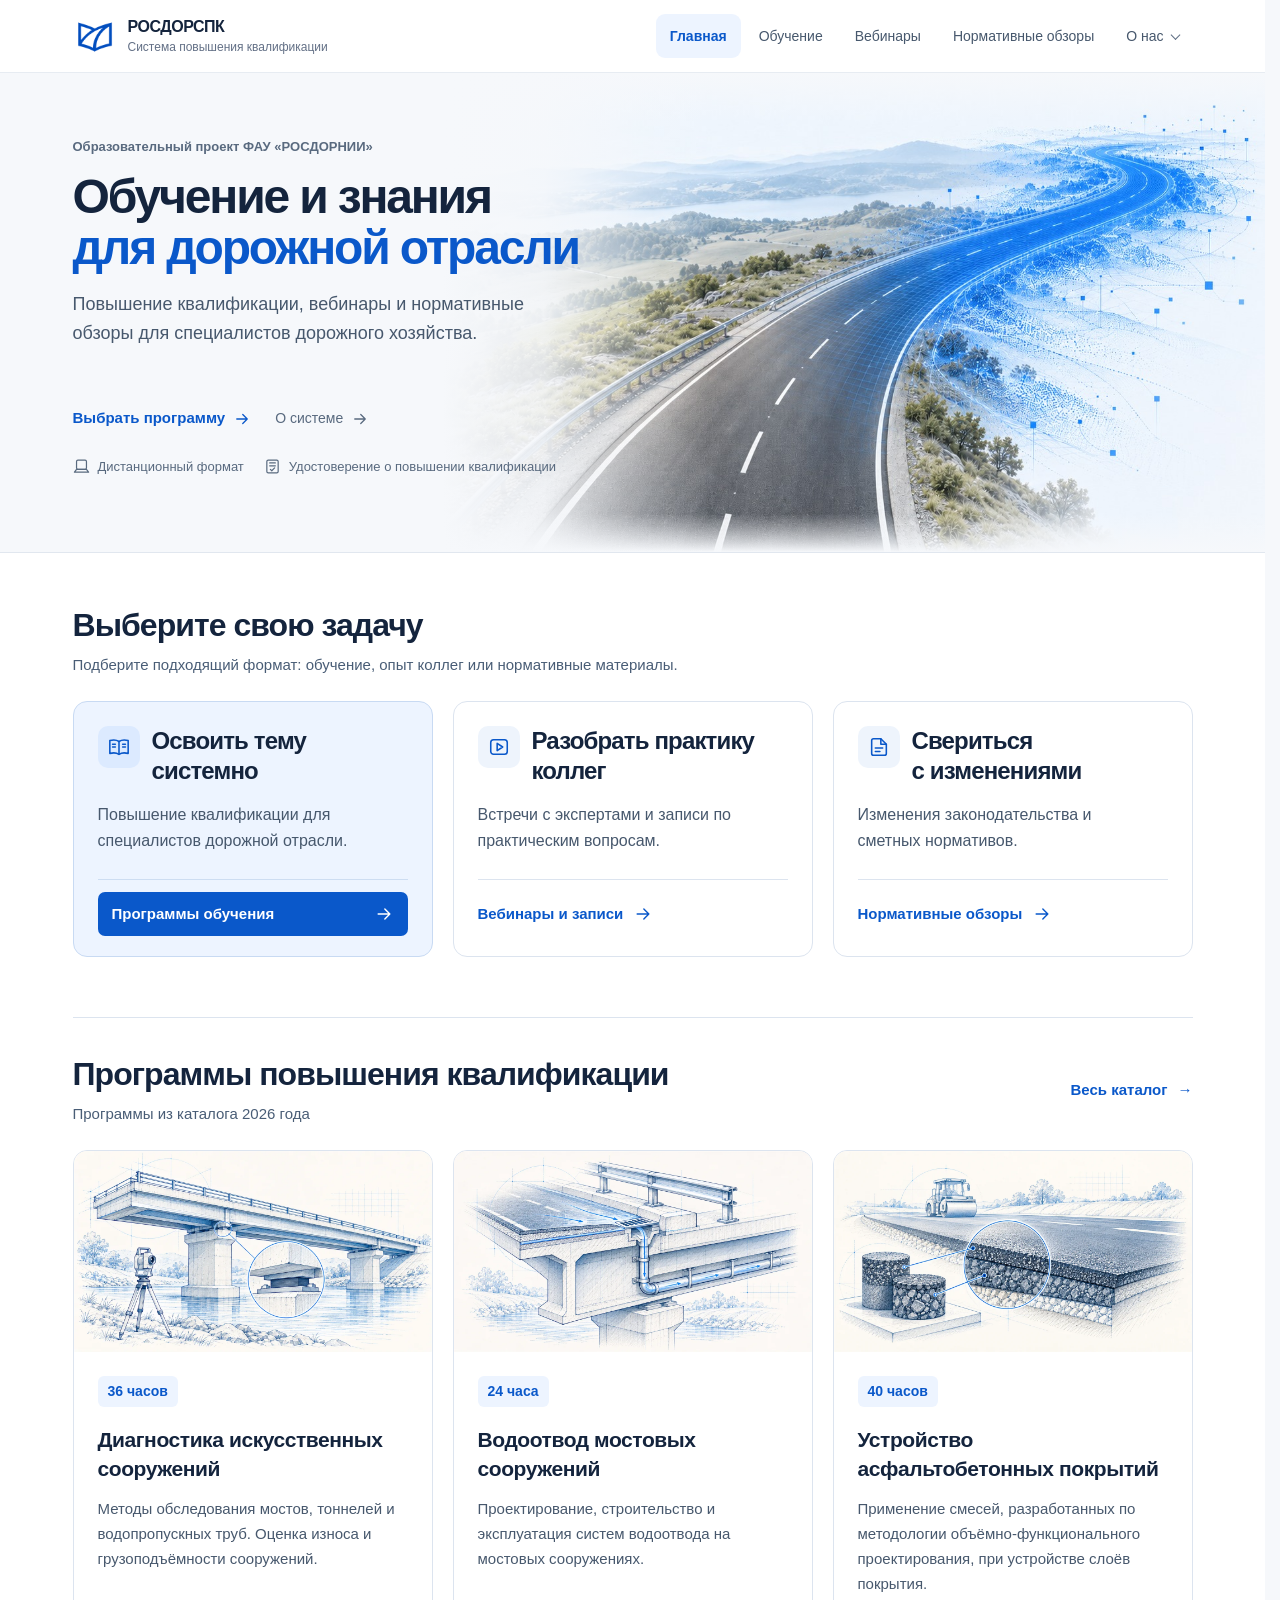
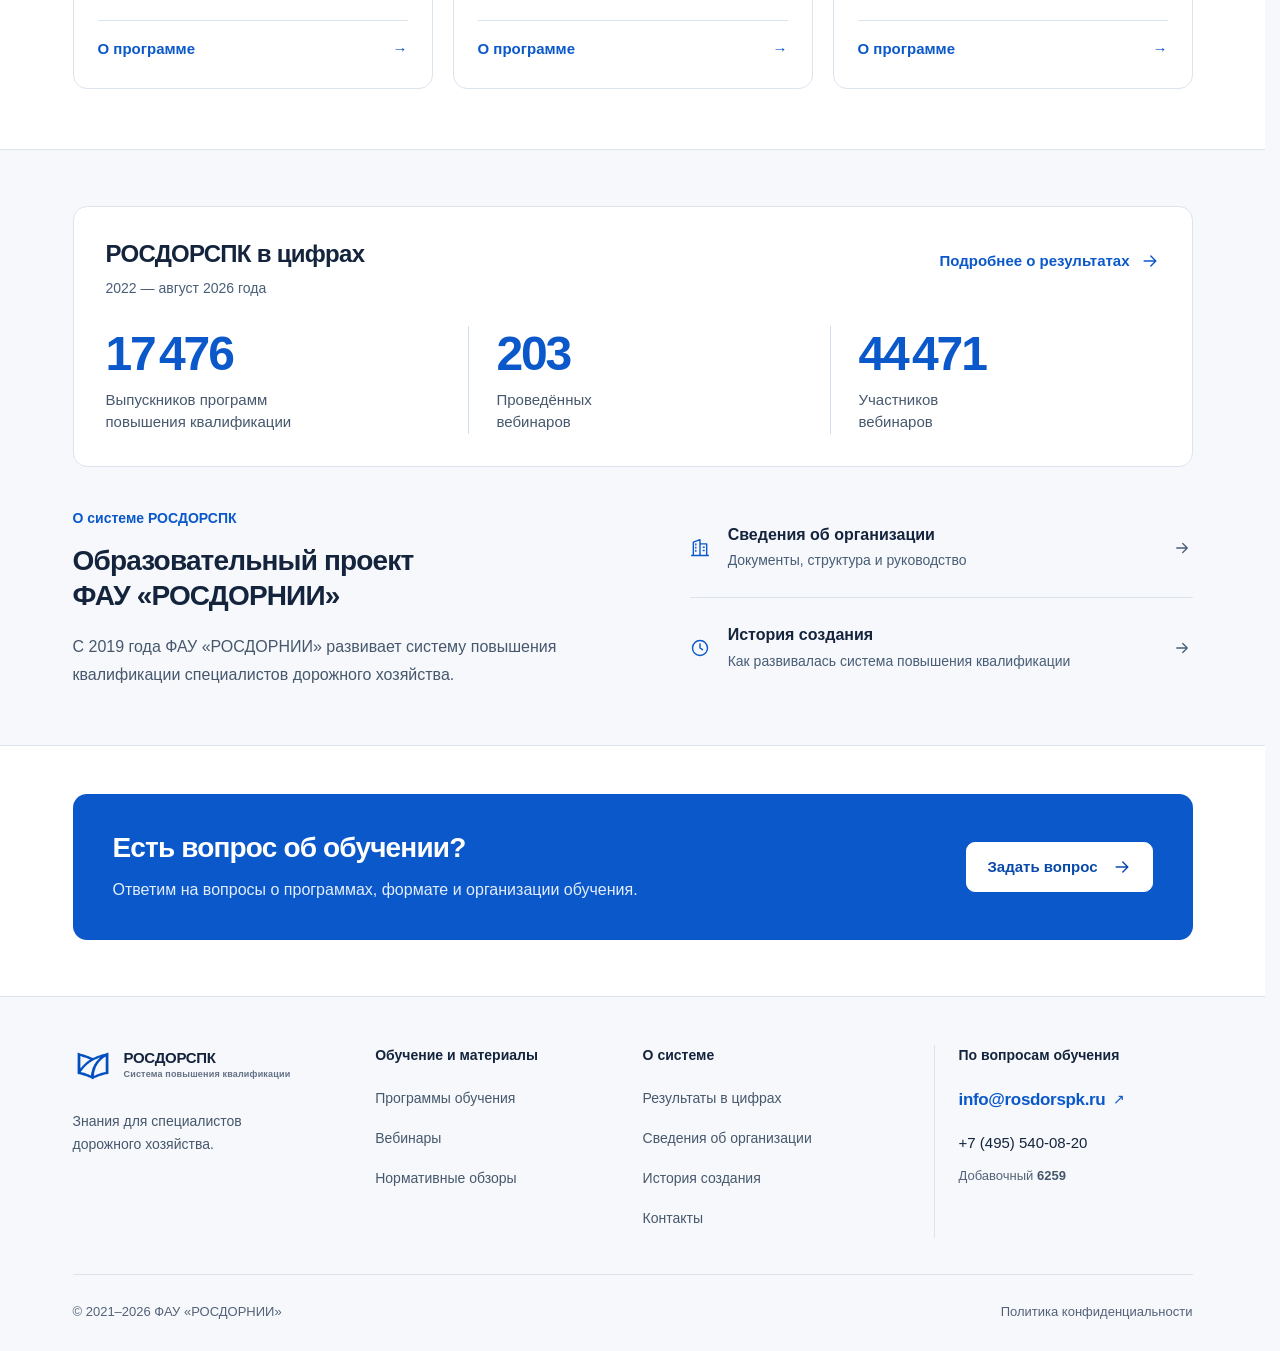
==== index.html @ edf62409 "Add files via upload" ====
<!DOCTYPE html>
<html lang="ru">
<head>
<meta charset="utf-8">
<meta name="viewport" content="width=device-width, initial-scale=1">
<title>РОСДОРСПК — обучение для дорожной отрасли</title>
<meta name="description" content="Система повышения квалификации РОСДОРСПК: программы обучения, открытые вебинары и нормативные обзоры для специалистов дорожного хозяйства. ФАУ «РОСДОРНИИ».">
<link rel="stylesheet" href="site-chrome.css">
<style>
.home-page {
  --home-ink: #14243d;
  --home-text: #47586d;
  --home-muted: #495d76;
  --home-blue: #0a58ca;
  --home-blue-hover: #0849a9;
  --home-line: #dce4ef;
  margin: 0;
  background: #fff;
  color: var(--home-ink);
  font-family: Inter, -apple-system, BlinkMacSystemFont, "Segoe UI", Arial, sans-serif;
  font-size: 16px;
  line-height: 1.6;
  -webkit-font-smoothing: antialiased;
}
.home-page, .home-page *, .home-page *::before, .home-page *::after { box-sizing: border-box; }
.home-page :is(h1,h2,h3,p,ul,dl,dd) { margin: 0; }
.home-page a { color: inherit; text-decoration: none; }
.home-page svg { width: 20px; height: 20px; flex: 0 0 auto; }
.home-page :is(a,button):focus-visible { outline: 3px solid #79adf1; outline-offset: 4px; }
.home-shell { width: min(1120px, calc(100% - 40px)); margin-inline: auto; }
.home-skip { position: fixed; top: -100px; left: 16px; z-index: 1000; padding: 10px 16px; border-radius: 8px; background: #0a58ca; color: #fff; font: 14px/1.5 Arial,sans-serif; }
.home-skip:focus { top: 12px; }






.home-programs { padding: 0 0 60px; }
.home-programs__header { display: flex; align-items: center; justify-content: space-between; gap: 20px; margin-bottom: 24px; padding-top: 36px; border-top: 1px solid var(--home-line); }
.home-programs__header .home-section-heading { margin-bottom: 0; }
.home-programs__header > a { flex-shrink: 0; }
.home-program-grid { display: grid; grid-template-columns: repeat(3,minmax(0,1fr)); gap: 20px; }
.home-program { display: flex; min-width: 0; flex-direction: column; padding: 0; overflow: hidden; border: 1px solid var(--home-line); border-radius: 14px; background: #fff; transition: border-color .18s ease,box-shadow .18s ease; }
.home-program:hover { border-color: #98b9e5; box-shadow: 0 8px 24px rgb(20 36 61 / 6%); }
.home-program__media { display: block; flex: 0 0 auto; width: 100%; aspect-ratio: 16 / 9; overflow: hidden; background: #faf8f3; }
.home-program__media img { display: block; width: 100%; height: 100%; object-fit: cover; }
.home-program__content { display: flex; flex: 1; min-width: 0; flex-direction: column; padding: 24px; }
.home-program__meta { display: flex; gap: 8px; align-items: center; flex-wrap: wrap; color: var(--home-muted); font-size: 14px; }
.home-program__hours { padding: 4px 10px; border-radius: 6px; background: #edf4ff; color: var(--home-blue); font-weight: 600; }
.home-program h3 { margin-top: 18px; font-size: 21px; line-height: 1.4; letter-spacing: -.02em; font-weight: 650; }
.home-program__description { margin: 14px 0 24px !important; color: var(--home-text); font-size: 15px; line-height: 1.65; }
.home-program .home-text-link { justify-content: space-between; width: 100%; margin-top: auto; padding-top: 12px; border-top: 1px solid var(--home-line); }
.home-program:hover .home-text-link { text-decoration: underline; text-underline-offset: 4px; }




.home-page .home-button { display: inline-flex; min-height: 50px; align-items: center; justify-content: center; gap: 14px; padding: 12px 20px; border: 1px solid #d2ddea; border-radius: 9px; background: #fff; color: var(--home-ink); font-size: 15px; font-weight: 600; line-height: 1.5; transition: background-color .18s ease,border-color .18s ease,box-shadow .18s ease; }
.home-page .home-button--primary { border-color: var(--home-blue); background: var(--home-blue); color: #fff; box-shadow: 0 4px 10px rgb(10 88 202 / 12%); }
.home-page .home-button:hover { border-color: #a9bdd8; background: #edf3fb; }
.home-page .home-button--primary:hover { border-color: var(--home-blue-hover); background: var(--home-blue-hover); box-shadow: 0 6px 16px rgb(10 88 202 / 18%); }








.home-formats { padding: 52px 0 60px; }
.home-section-heading { display: flex; align-items: flex-start; flex-direction: column; gap: 8px; margin-bottom: 24px; }
.home-page h2 { font-size: 32px; font-weight: 650; line-height: 1.25; letter-spacing: -.03em; text-wrap: balance; }
.home-section-heading > p { max-width: 620px; color: var(--home-muted); font-size: 15px; text-wrap: pretty; }
.home-format-grid { display: grid; grid-template-columns: repeat(3,minmax(0,1fr)); gap: 20px; }
.home-format { display: flex; min-width: 0; flex-direction: column; padding: 24px 24px 20px; border: 1px solid var(--home-line); border-radius: 14px; background: #fff; transition: border-color .18s ease,box-shadow .18s ease; }
.home-format:hover, .home-format:focus-within { border-color: #b4c8e2; box-shadow: 0 8px 24px rgb(20 36 61 / 6%); }
.home-page .home-format:focus-visible { border-color: var(--home-blue); outline: 3px solid var(--home-blue); outline-offset: 4px; }
.home-page .home-format:is(:hover,:focus-visible) .home-text-link { color: var(--home-blue-hover); text-decoration: underline; text-underline-offset: 4px; }
.home-format__heading { display: flex; align-items: flex-start; gap: 12px; min-height: 60px; }
.home-format__icon { display: flex; width: 42px; height: 42px; flex: 0 0 42px; align-items: center; justify-content: center; border-radius: 10px; background: #eef4fc; color: var(--home-blue); }
.home-format__icon svg { width: 22px; height: 22px; }
.home-format h3 { min-width: 0; font-size: 24px; font-weight: 650; line-height: 1.25; letter-spacing: -.035em; }
.home-format__description { margin: 16px 0 24px !important; color: var(--home-text); font-size: 16px; line-height: 1.65; text-wrap: pretty; }
.home-format__links { display: grid; grid-template-columns: minmax(0,1fr) auto; justify-items: start; align-items: center; gap: 12px; margin-top: auto; padding-top: 12px; border-top: 1px solid var(--home-line); }
.home-format__links > :only-child { grid-column: 1 / -1; }
.home-page .home-text-link { display: inline-flex; min-height: 44px; align-items: center; gap: 10px; color: var(--home-blue); font-size: 15px; font-weight: 600; line-height: 1.5; transition: color .18s ease; }
.home-page .home-text-link:hover { color: var(--home-blue-hover); text-decoration: underline; text-underline-offset: 4px; }
.home-format--education { border-color: #c8daf3; background: #edf4ff; }
.home-format--education:hover, .home-format--education:focus-within { border-color: #98b9e5; box-shadow: 0 8px 24px rgb(10 88 202 / 8%); }
.home-format--education .home-format__icon { background: #dceaff; }
.home-format--education .home-format__links { border-color: #cdddf2; }
.home-page .home-format__cta { min-height: 44px; justify-content: space-between; width: 100%; padding: 10px 14px; border-radius: 7px; background: var(--home-blue); color: #fff; }
.home-page .home-format__cta:hover { background: var(--home-blue-hover); color: #fff; text-decoration: none; }
.home-page .home-format--education:is(:hover,:focus-visible) .home-format__cta { background: var(--home-blue-hover); color: #fff; text-decoration: none; }
.home-about { padding: 56px 0; border-top: 1px solid var(--home-line); border-bottom: 1px solid var(--home-line); background: #f6f8fc; }
.home-about__layout { display: grid; grid-template-columns: 1.1fr 1fr; align-items: start; gap: 40px 64px; }
.home-page .home-about__intro h2 { font-size: 28px; }
.home-about__eyebrow { margin-bottom: 14px !important; color: var(--home-blue); font-size: 14px; font-weight: 600; }
.home-about__description { max-width: 500px; margin-top: 20px !important; color: var(--home-text); font-size: 16px; line-height: 1.75; }
.home-about__links { display: grid; min-width: 0; align-self: center; }
.home-about__link { display: grid; grid-template-columns: 24px minmax(0,1fr) 20px; align-items: center; gap: 14px; min-height: 84px; padding: 16px 0; border-bottom: 1px solid var(--home-line); transition: color .18s ease; }
.home-about__link:first-child { padding-top: 0; }
.home-about__link:last-child { padding-bottom: 0; border-bottom: 0; }
.home-about__link > svg:first-child { color: var(--home-blue); }
.home-about__link > svg:last-child { width: 18px; height: 18px; color: var(--home-muted); }
.home-about__link strong { display: block; font-size: 16px; font-weight: 600; line-height: 1.4; }
.home-about__link small { display: block; margin-top: 4px; color: var(--home-muted); font-size: 14px; line-height: 1.5; }
.home-page .home-about__link:hover { color: var(--home-blue); }
.home-impact { display: grid; grid-column: 1 / -1; grid-template-columns: minmax(0,1fr) auto; gap: 0 24px; padding: 32px; border: 1px solid var(--home-line); border-radius: 14px; background: #fff; }
.home-impact__heading { display: flex; grid-column: 1; grid-row: 1; flex-direction: column; align-items: flex-start; gap: 8px; }
.home-page .home-impact__heading h2 { font-size: 24px; font-weight: 650; line-height: 1.25; }
.home-impact__heading p { color: var(--home-muted); font-size: 14px; }
.home-page .home-impact__more { display: inline-flex; grid-column: 2; grid-row: 1; align-self: start; justify-self: end; align-items: center; gap: 10px; min-height: 44px; padding: 8px 0; color: var(--home-blue); font-size: 15px; font-weight: 600; line-height: 1.5; }
.home-page .home-impact__more:hover { color: var(--home-blue-hover); text-decoration: underline; text-underline-offset: 4px; }
.home-impact__grid { display: grid; grid-column: 1 / -1; grid-row: 2; grid-template-columns: repeat(3,minmax(0,1fr)); gap: 32px; margin-top: 26px !important; }
.home-impact__grid > div { display: flex; flex-direction: column; align-items: flex-start; padding-left: 28px; border-left: 1px solid #d3deec; }
.home-impact__grid > div:first-child { padding-left: 0; border-left: 0; }
.home-impact dt { color: var(--home-text); font-size: 15px; line-height: 1.5; }
.home-impact dd { order: -1; margin-bottom: 8px; color: var(--home-blue); font-size: 48px; font-weight: 700; line-height: 1.15; letter-spacing: -.045em; font-variant-numeric: tabular-nums; }
.home-contact { padding: 48px 0 56px; }
.home-contact__inner { position: relative; overflow: hidden; display: flex; justify-content: space-between; align-items: center; gap: 24px 40px; padding: 36px 40px; border-radius: 14px; background: #0a58ca; color: #fff; }
.home-contact__inner > div { max-width: 670px; }
.home-contact h2 { font-size: 28px; }
.home-contact p { margin-top: 12px; color: #e3eeff; font-size: 16px; line-height: 1.65; }
.home-contact .home-button { flex: 0 0 auto; border-color: #fff; color: #0849a9; }
/* Improve footer readability only on the home page. */
.home-site > .edu2-chrome-footer h2 { font-size: 14px; }
.home-site > .edu2-chrome-footer .edu2-chrome-footer__column a { min-height: 38px; font-size: 14px; color: #47586d; }
.home-site > .edu2-chrome-footer .edu2-chrome-footer__column a:hover { color: #0a58ca; }
.home-site > .edu2-chrome-footer .edu2-chrome-footer__contact p,
.home-site > .edu2-chrome-footer .edu2-chrome-footer__bottom { color: #536278; font-size: 13px; }
@media(max-width:1080px) {
  
  .home-format-grid { gap: 16px; }
  .home-format { padding: 24px 20px 18px; }
  .home-format h3 { font-size: 22px; }
  .home-about__layout { gap: 32px; }
  .home-contact__inner { padding: 32px; }
}

@media(max-width:800px) {
  .home-program-grid { grid-template-columns: minmax(0,1fr); }
  .home-programs__header { align-items: flex-start; flex-direction: column; gap: 12px; }
  
  .home-format-grid { grid-template-columns: minmax(0,1fr); }
  .home-format { padding: 24px; }
  .home-format__heading { min-height: 48px; }
  .home-format h3 { font-size: 24px; }
  .home-format__description { margin: 16px 0 24px !important; }
  .home-format__links { display: flex; align-items: center; justify-content: space-between; flex-wrap: wrap; gap: 4px 20px; }
  .home-page .home-format__cta { width: auto; gap: 24px; }
  .home-about__layout { grid-template-columns: minmax(0,1fr); gap: 28px; }
  .home-about__description { max-width: 650px; }
  .home-impact { grid-template-columns: minmax(0,1fr); }
  .home-page .home-impact__more { grid-column: 1; grid-row: 3; justify-self: start; width: 100%; margin-top: 20px; padding: 16px 0 0; border-top: 1px solid var(--home-line); }
  .home-impact__grid { gap: 20px; }
  .home-impact__grid > div { padding-left: 20px; }
  .home-impact dd { font-size: 40px; }
  .home-impact dt { font-size: 14px; }
  .home-section-heading { align-items: flex-start; flex-direction: column; gap: 8px; }
  .home-section-heading > p { max-width: none; }
  .home-contact__inner { align-items: flex-start; flex-direction: column; gap: 24px; }
}
@media(max-width:560px) {
  .home-programs { padding-bottom: 40px; }
  .home-programs__header { padding-top: 28px; margin-bottom: 12px; }
  .home-program__content { padding: 22px; }
  .home-shell { width: calc(100% - 36px); }
  
  
  
  
  
  .home-page .home-button { padding-inline: 16px; font-size: 14px; }
  
  .home-formats { padding: 36px 0 40px; }
  .home-page h2 { font-size: 27px; text-wrap: initial; }
  .home-section-heading { margin-bottom: 22px; }
  .home-format { padding: 20px; }
  .home-format__heading { min-height: 40px; }
  .home-format__description { margin: 12px 0 16px !important; line-height: 1.6; }
  .home-format__icon { width: 40px; height: 40px; flex-basis: 40px; }
  .home-format h3 { font-size: 22px; }
  .home-format__links { align-items: center; flex-direction: row; gap: 8px 16px; padding-top: 8px; }
  .home-page .home-format__cta { width: 100%; }
  .home-about { padding: 36px 0; }
  .home-page .home-about__intro h2 { font-size: 26px; }
  .home-about__description { margin-top: 16px !important; }
  .home-about__link { gap: 12px; }
  .home-impact { padding: 24px 20px; }
  .home-impact__grid { grid-template-columns: minmax(0,1fr); gap: 0; margin-top: 12px !important; }
  .home-impact__grid > div { display: grid; grid-template-columns: minmax(0,1fr) auto; align-items: center; gap: 16px; padding: 20px 0; border-left: 0; border-bottom: 1px solid #d3deec; }
  .home-impact__grid > div:last-child { padding-bottom: 0; border-bottom: 0; }
  .home-impact dd { order: initial; margin: 0; font-size: clamp(30px,8vw,38px); white-space: nowrap; }
  .home-impact dt { font-size: 14px; }
  .home-contact { padding: 32px 0 40px; }
  .home-contact__inner { padding: 28px 24px; }
  .home-contact .home-button { width: 100%; }
  .home-contact h2 { font-size: 26px; }
  .home-contact p { font-size: 15px; }
  .home-site > .edu2-chrome-footer .edu2-chrome-footer__column a { min-height: 44px; }
}
@media(max-width:360px) {
  
  
  .home-format { padding: 20px 18px; }
  .home-format h3 { font-size: 21px; }
  .home-impact__grid > div { gap: 10px; }
  .home-impact dt { font-size: 13px; }
  .home-contact__inner { padding: 26px 20px; }
}
@media(prefers-reduced-motion:reduce) {
  .home-page *, .home-page *::before, .home-page *::after { transition: none !important; animation: none !important; }
}

/* Shared panoramic intro: keep this block identical on all five pages. */
.panorama {
  --panorama-bg: #f6f8fb;
  --panorama-ink: #14243d;
  --panorama-text: #47586d;
  --panorama-muted: #596a7f;
  --panorama-blue: #0a58ca;
  --panorama-image-position: 100% 15%;
  position: relative;
  isolation: isolate;
  display: grid;
  align-items: start;
  min-height: 480px;
  padding: 64px 0 32px;
  overflow: hidden;
  border-bottom: 1px solid #e1e7ef;
  background: var(--panorama-bg);
  color: var(--panorama-ink);
  font: 16px/1.6 Inter, -apple-system, BlinkMacSystemFont, "Segoe UI", Arial, sans-serif;
  scroll-margin-top: 76px;
}
.panorama, .panorama *, .panorama::before, .panorama::after,
.panorama *::before, .panorama *::after { box-sizing: border-box; }
.panorama::after {
  position: absolute;
  z-index: 1;
  inset: 0;
  background: linear-gradient(90deg,var(--panorama-bg) 0%,var(--panorama-bg) 35%,rgba(246,248,251,.9) 43%,transparent 56%);
  pointer-events: none;
  content: "";
}
.panorama .panorama__layout {
  position: relative;
  z-index: 2;
  display: block;
  width: min(1120px,calc(100% - 40px));
  margin: 0 auto;
}
.panorama .panorama__content { width: min(560px,52%); min-width: 0; margin: 0; padding: 0; }
.panorama .panorama__eyebrow { margin: 0 0 14px; color: var(--panorama-muted); font-size: 13px; font-weight: 550; line-height: 1.5; }
.panorama .panorama__title { max-width: none; margin: 0; color: var(--panorama-ink); font-size: clamp(40px,4vw,48px); font-weight: 650; line-height: 1.08; letter-spacing: -.045em; text-wrap: initial; }
.panorama .panorama__title :is(span,em) { color: var(--panorama-blue); font-style: normal; }
/* Reserve three description lines on desktop to align the primary links. */
.panorama .panorama__lead { max-width: 460px; min-height: 4.8em; margin: 16px 0 0; color: var(--panorama-text); font-size: 18px; line-height: 1.6; }
.panorama .panorama__actions { display: flex; align-items: center; flex-wrap: wrap; gap: 8px 24px; margin: 20px 0 0; }
.panorama .panorama__link { display: inline-flex; flex: 0 0 auto; align-items: center; gap: 8px; min-height: 44px; margin: 0; padding: 4px 0; color: var(--panorama-blue); font-size: 15px; font-weight: 600; line-height: 1.5; text-decoration: none; }
.panorama .panorama__link--secondary { color: var(--panorama-muted); font-size: 14px; font-weight: 500; }
.panorama .panorama__link:hover { color: #0849a9; text-decoration: underline; text-underline-offset: 4px; }
.panorama .panorama__link:focus-visible { border-radius: 4px; outline: 3px solid #79adf1; outline-offset: 4px; }
.panorama .panorama__link > :is(span,svg) { flex: 0 0 auto; width: 18px; height: 18px; font-size: 18px; line-height: 1; }
.panorama .panorama__facts { display: flex; flex-wrap: wrap; gap: 8px 20px; margin: 16px 0 0; padding: 0; list-style: none; color: var(--panorama-muted); font-size: 13px; line-height: 1.5; }
.panorama .panorama__facts li { display: inline-flex; align-items: flex-start; gap: 8px; }
.panorama .panorama__facts svg { flex: 0 0 auto; width: 17px; height: 17px; margin-top: 1px; }
.panorama .panorama__stats { display: grid; grid-template-columns: repeat(3,max-content); gap: 24px; min-height: 56px; max-width: 100%; margin: 16px 0 0; }
.panorama .panorama__stats .stat-card { display: flex; flex-direction: column; align-items: flex-start; gap: 4px; min-width: 0; }
.panorama .panorama__stats .stat-number { color: var(--panorama-ink); font-size: 28px; font-weight: 650; line-height: 1.15; letter-spacing: -.035em; font-variant-numeric: tabular-nums; }
.panorama .panorama__stats .stat-label { color: var(--panorama-muted); font-size: 13px; line-height: 1.5; white-space: nowrap; }
.panorama .panorama__stats.is-loading .stat-card { gap: 4px; }
.panorama .panorama__visual { position: absolute; z-index: 0; inset: 0 0 0 auto; width: 100%; margin: 0; overflow: hidden; }
.panorama .panorama__visual img { display: block; width: 100%; height: 100%; object-fit: cover; object-position: var(--panorama-image-position); }
.panorama .panorama__visual::after { position: absolute; inset: 0; background: linear-gradient(180deg,var(--panorama-bg),transparent 10%,transparent 92%,var(--panorama-bg)); pointer-events: none; content: ""; }
/* Only the crop of each existing illustration differs. */
.panorama--education { --panorama-image-position: 100% 65%; }
@media (max-width:960px) {
  .panorama { display: block; min-height: 0; padding: 32px 0 0; }
  .panorama::after { display: none; }
  .panorama .panorama__layout { width: calc(100% - 36px); }
  .panorama .panorama__content { width: 100%; max-width: 650px; }
  .panorama .panorama__lead { min-height: 0; }
  .panorama .panorama__title { font-size: 44px; }
  .panorama .panorama__visual { position: relative; inset: auto; width: 100%; height: clamp(240px,38vw,340px); margin-top: 20px; }
}
@media (max-width:620px) {
  .panorama { padding-top: 20px; }
  .panorama .panorama__layout { width: calc(100% - 28px); }
  .panorama .panorama__eyebrow { margin-bottom: 10px; }
  .panorama .panorama__title { font-size: clamp(30px,8vw,36px); line-height: 1.08; letter-spacing: -.04em; }
  .panorama .panorama__lead { margin-top: 12px; font-size: 17px; line-height: 1.5; }
  .panorama .panorama__actions { gap: 0 20px; margin-top: 8px; }
  .panorama .panorama__visual { height: clamp(176px,50vw,220px); margin-top: -8px; }
  .panorama .panorama__facts { flex-direction: column; gap: 8px; margin-top: 12px; }
  .panorama .panorama__stats { grid-template-columns: repeat(3,minmax(0,1fr)); gap: 12px; min-height: 50px; margin-top: 12px; }
  .panorama .panorama__stats .stat-number { font-size: 24px; }
}
@media (max-width:360px) {
  .panorama .panorama__actions { gap: 0 16px; }
  .panorama .panorama__link { font-size: 14px; }
  .panorama .panorama__link--secondary { font-size: 13px; }
}
/* End shared panoramic intro. */
</style>
<link rel="icon" type="image/x-icon" sizes="16x16 32x32 48x48 256x256" href="assets/brand/favicon-v4.ico">
<link rel="icon" type="image/png" sizes="32x32" href="assets/brand/favicon-v4-32.png">
</head>
<body class="home-site">
<a class="home-skip" href="#home-main">Перейти к содержимому</a>
<header class="edu2-chrome edu2-chrome-header">
    <div class="edu2-chrome-container edu2-chrome-header__inner">
      <a class="edu2-chrome-brand" href="index.html" aria-label="РОСДОРСПК — главная">
        <span class="edu2-chrome-brand__mark" aria-hidden="true"><img src="assets/brand/rosdorspk-mark-v4.png" width="256" height="256" alt="" decoding="async"></span>
        <span class="edu2-chrome-brand__text"><strong>РОСДОРСПК</strong><small>Система повышения квалификации</small></span>
      </a>
      <nav class="edu2-chrome-nav" aria-label="Основная навигация">
        <a class="is-active" href="index.html" aria-current="page">Главная</a>
        <a href="education.html">Обучение</a>
        <a href="webinars.html">Вебинары</a>
        <a href="regulations.html">Нормативные обзоры</a>
      <div class="edu2-chrome-about" data-edu2-chrome-about>
        <button class="edu2-chrome-about__trigger" type="button" aria-controls="edu2-chrome-about-menu" aria-expanded="false" data-edu2-chrome-about-trigger>О&nbsp;нас <span class="edu2-chrome-about__chevron" aria-hidden="true">⌄</span>
        </button>
        <div class="edu2-chrome-about__menu" id="edu2-chrome-about-menu" aria-hidden="true" inert data-edu2-chrome-about-menu>
          <p class="edu2-chrome-about__heading">О системе РОСДОРСПК</p>
          <a class="edu2-chrome-about__item" data-about-icon="results" href="results.html"><strong>Результаты в цифрах</strong><small>Масштаб, география и аудитория</small></a>
          <a class="edu2-chrome-about__item" data-about-icon="organization" href="organization.html"><strong>Сведения об организации</strong><small>Документы, структура и руководство</small></a>
          <a class="edu2-chrome-about__item" data-about-icon="contacts" href="contacts.html"><strong>Контакты</strong><small>Телефон, почта и адрес</small></a>
          <a class="edu2-chrome-about__item" data-about-icon="history" href="history.html"><strong>История создания</strong><small>Этапы развития системы</small></a>
        </div>
      </div>
      </nav>
      <button class="edu2-chrome-menu-button" type="button" aria-expanded="false" aria-controls="edu2-chrome-mobile-menu" aria-label="Открыть меню" data-edu2-chrome-menu-button>
        <span></span><span></span><span></span>
      </button>
    </div>
    <nav class="edu2-chrome-mobile-menu" id="edu2-chrome-mobile-menu" aria-label="Мобильная навигация" aria-hidden="true" inert>
      <a class="is-active" href="index.html" aria-current="page">Главная</a>
      <a href="education.html">Обучение</a>
      <a href="webinars.html">Вебинары</a>
      <a href="regulations.html">Нормативные обзоры</a>
    <div class="edu2-chrome-mobile-about" data-edu2-chrome-mobile-about>
      <button class="edu2-chrome-mobile-about__toggle" type="button" aria-expanded="false" aria-controls="edu2-chrome-about-mobile-menu" data-edu2-chrome-mobile-about-toggle>
        О&nbsp;нас <span aria-hidden="true">⌄</span>
      </button>
      <div class="edu2-chrome-mobile-about__menu" id="edu2-chrome-about-mobile-menu" aria-hidden="true" inert data-edu2-chrome-mobile-about-menu>
        <div class="edu2-chrome-mobile-about__inner">
        <a data-about-icon="results" href="results.html">Результаты в цифрах</a>
        <a data-about-icon="organization" href="organization.html">Сведения об организации</a>
        <a data-about-icon="contacts" href="contacts.html">Контакты</a>
        <a data-about-icon="history" href="history.html">История создания</a>
              </div>
      </div>
    </div>
    </nav>
  </header>

<main class="home-page" id="home-main">
  <section class="home-hero panorama" aria-labelledby="home-title">
    <div class="home-shell home-hero__layout panorama__layout">
      <div class="home-hero__content panorama__content">
      <p class="home-hero__eyebrow panorama__eyebrow">Образовательный проект ФАУ «РОСДОРНИИ»</p>
      <h1 class="panorama__title" id="home-title">Обучение и знания<br><span>для дорожной отрасли</span></h1>
      <p class="home-hero__lead panorama__lead">Повышение квалификации, вебинары и нормативные обзоры для специалистов дорожного хозяйства.</p>
      <div class="home-actions panorama__actions">
        <a class="home-text-link panorama__link" href="education.html">Выбрать программу <svg viewBox="0 0 24 24" fill="none" stroke="currentColor" stroke-width="1.7" stroke-linecap="round" stroke-linejoin="round" aria-hidden="true" focusable="false"><path d="M5 12h14M13 6l6 6-6 6"/></svg></a>
        <a class="home-hero__about panorama__link panorama__link--secondary" href="results.html">О системе <svg viewBox="0 0 24 24" fill="none" stroke="currentColor" stroke-width="1.7" stroke-linecap="round" stroke-linejoin="round" aria-hidden="true" focusable="false"><path d="M5 12h14M13 6l6 6-6 6"/></svg></a>
      </div>
      <ul class="home-hero__facts panorama__facts" aria-label="Формат обучения">
        <li><svg viewBox="0 0 24 24" fill="none" stroke="currentColor" stroke-width="1.7" stroke-linecap="round" stroke-linejoin="round" aria-hidden="true" focusable="false"><rect x="5" y="3" width="14" height="13" rx="2"/><path d="M2 20h20l-3-4H5Z"/></svg>Дистанционный формат</li>
        <li><svg viewBox="0 0 24 24" fill="none" stroke="currentColor" stroke-width="1.7" stroke-linecap="round" stroke-linejoin="round" aria-hidden="true" focusable="false"><rect x="4" y="3" width="16" height="18" rx="2"/><path d="M8 7h8M8 11h8m-7 5 2 2 4-4"/></svg>Удостоверение о повышении квалификации</li>
      </ul>
      </div>
    </div>
    <div class="home-road panorama__visual" aria-hidden="true">
      <img class="home-road__drawing" src="assets/hero-digital-road-v5.jpg" width="2172" height="724" alt="" decoding="async" fetchpriority="high">
    </div>
  </section>

  <section class="home-formats" aria-labelledby="home-formats-title">
    <div class="home-shell">
      <div class="home-section-heading">
        <h2 id="home-formats-title">Выберите свою задачу</h2>
        <p>Подберите подходящий формат: обучение, опыт коллег или нормативные материалы.</p>
      </div>
      <div class="home-format-grid">
        <a class="home-format home-format--education" href="education.html" aria-labelledby="home-education-title home-education-link">
          <div class="home-format__heading">
          <div class="home-format__icon"><svg viewBox="0 0 24 24" fill="none" stroke="currentColor" stroke-width="1.7" stroke-linecap="round" stroke-linejoin="round" aria-hidden="true" focusable="false"><path d="M12 6c-3-2-6-2-10-1v14c4-1 7-1 10 1 3-2 6-2 10-1V5c-4-1-7-1-10 1Z"/><path d="M12 6v14M5 9h3M5 12h3M16 9h3M16 12h3"/></svg></div>
          <h3 id="home-education-title">Освоить тему системно</h3>
          </div>
          <p class="home-format__description">Повышение квалификации для специалистов дорожной отрасли.</p>
          <div class="home-format__links">
            <span class="home-text-link home-format__cta" id="home-education-link">Программы обучения <svg viewBox="0 0 24 24" fill="none" stroke="currentColor" stroke-width="1.7" stroke-linecap="round" stroke-linejoin="round" aria-hidden="true" focusable="false"><path d="M5 12h14M13 6l6 6-6 6"/></svg></span>
          </div>
        </a>

        <a class="home-format" href="webinars.html" aria-labelledby="home-webinars-title home-webinars-link">
          <div class="home-format__heading">
          <div class="home-format__icon"><svg viewBox="0 0 24 24" fill="none" stroke="currentColor" stroke-width="1.7" stroke-linecap="round" stroke-linejoin="round" aria-hidden="true" focusable="false"><rect x="3" y="4" width="18" height="16" rx="3"/><path d="m10 8 6 4-6 4Z"/></svg></div>
          <h3 id="home-webinars-title">Разобрать практику коллег</h3>
          </div>
          <p class="home-format__description">Встречи с экспертами и записи по практическим вопросам.</p>
          <div class="home-format__links">
            <span class="home-text-link" id="home-webinars-link">Вебинары и записи <svg viewBox="0 0 24 24" fill="none" stroke="currentColor" stroke-width="1.7" stroke-linecap="round" stroke-linejoin="round" aria-hidden="true" focusable="false"><path d="M5 12h14M13 6l6 6-6 6"/></svg></span>
          </div>
        </a>

        <a class="home-format" href="regulations.html" aria-labelledby="home-reviews-title home-reviews-link">
          <div class="home-format__heading">
          <div class="home-format__icon"><svg viewBox="0 0 24 24" fill="none" stroke="currentColor" stroke-width="1.7" stroke-linecap="round" stroke-linejoin="round" aria-hidden="true" focusable="false"><path d="M14 3H6a2 2 0 0 0-2 2v14a2 2 0 0 0 2 2h12a2 2 0 0 0 2-2V9Z"/><path d="M14 3v6h6M8 13h8M8 17h5"/></svg></div>
          <h3 id="home-reviews-title">Свериться с&nbsp;изменениями</h3>
          </div>
          <p class="home-format__description">Изменения законодательства и сметных нормативов.</p>
          <div class="home-format__links">
            <span class="home-text-link" id="home-reviews-link">Нормативные обзоры <svg viewBox="0 0 24 24" fill="none" stroke="currentColor" stroke-width="1.7" stroke-linecap="round" stroke-linejoin="round" aria-hidden="true" focusable="false"><path d="M5 12h14M13 6l6 6-6 6"/></svg></span>
          </div>
        </a>
      </div>
    </div>
  </section>

  <section class="home-programs" aria-labelledby="home-programs-title">
    <div class="home-shell">
      <div class="home-programs__header">
        <div class="home-section-heading">
          <h2 id="home-programs-title">Программы повышения квалификации</h2>
          <p>Программы из каталога 2026 года</p>
        </div>
        <a class="home-text-link" href="education.html">Весь каталог <span aria-hidden="true">→</span></a>
      </div>
      <!-- Подборка проверена по API каталога 28.10.2026. При смене учебного года обновить. -->
      <div class="home-program-grid">
        <a class="home-program" href="education.html?program=448775247832" aria-labelledby="home-program-diagnostics">
          <div class="home-program__media" aria-hidden="true"><img src="assets/education/448775247832-bridge-diagnostics-v2.webp" width="1280" height="720" alt="" loading="lazy" decoding="async"></div>
          <div class="home-program__content">
            <div class="home-program__meta"><span class="home-program__hours">36 часов</span></div>
            <h3 id="home-program-diagnostics">Диагностика искусственных сооружений</h3>
            <p class="home-program__description">Методы обследования мостов, тоннелей и водопропускных труб. Оценка износа и грузоподъёмности сооружений.</p>
            <span class="home-text-link">О программе <span aria-hidden="true">→</span></span>
          </div>
        </a>
        <a class="home-program" href="education.html?program=526811941332" aria-labelledby="home-program-drainage">
          <div class="home-program__media" aria-hidden="true"><img src="assets/education/526811941332-bridge-drainage-v2.webp" width="1280" height="720" alt="" loading="lazy" decoding="async"></div>
          <div class="home-program__content">
            <div class="home-program__meta"><span class="home-program__hours">24 часа</span></div>
            <h3 id="home-program-drainage">Водоотвод мостовых сооружений</h3>
            <p class="home-program__description">Проектирование, строительство и эксплуатация систем водоотвода на мостовых сооружениях.</p>
            <span class="home-text-link">О программе <span aria-hidden="true">→</span></span>
          </div>
        </a>
        <a class="home-program" href="education.html?program=120173290422" aria-labelledby="home-program-asphalt">
          <div class="home-program__media" aria-hidden="true"><img src="assets/education/120173290422-asphalt-layers-v2.webp" width="1280" height="720" alt="" loading="lazy" decoding="async"></div>
          <div class="home-program__content">
            <div class="home-program__meta"><span class="home-program__hours">40 часов</span></div>
            <h3 id="home-program-asphalt">Устройство асфальтобетонных покрытий</h3>
            <p class="home-program__description">Применение смесей, разработанных по методологии объёмно-функционального проектирования, при устройстве слоёв покрытия.</p>
            <span class="home-text-link">О программе <span aria-hidden="true">→</span></span>
          </div>
        </a>
      </div>
    </div>
  </section>

  <section class="home-about" aria-labelledby="home-about-title">
    <div class="home-shell home-about__layout">
      <div class="home-impact">
        <div class="home-impact__heading"><h2>РОСДОРСПК в цифрах</h2><p>2022 — август 2026 года</p></div>
        <dl class="home-impact__grid">
          <div><dt>Выпускников программ<br>повышения квалификации</dt><dd>17&#8239;476</dd></div>
          <div><dt>Проведённых<br>вебинаров</dt><dd>203</dd></div>
          <div><dt>Участников<br>вебинаров</dt><dd>44&#8239;471</dd></div>
        </dl>
        <a class="home-impact__more" href="results.html">Подробнее о результатах <svg viewBox="0 0 24 24" fill="none" stroke="currentColor" stroke-width="1.7" stroke-linecap="round" stroke-linejoin="round" aria-hidden="true" focusable="false"><path d="M5 12h14M13 6l6 6-6 6"/></svg></a>
      </div>
      <div class="home-about__intro">
        <p class="home-about__eyebrow">О системе РОСДОРСПК</p>
        <h2 id="home-about-title">Образовательный проект<br>ФАУ «РОСДОРНИИ»</h2>
        <p class="home-about__description">С 2019 года ФАУ «РОСДОРНИИ» развивает систему повышения квалификации специалистов дорожного хозяйства.</p>
      </div>
      <nav class="home-about__links" aria-label="Об организации">
        <a class="home-about__link" href="organization.html">
          <svg viewBox="0 0 24 24" fill="none" stroke="currentColor" stroke-width="1.7" stroke-linecap="round" stroke-linejoin="round" aria-hidden="true" focusable="false"><path d="M4 21V5l8-3v19M12 7h8v14M2 21h20M7 7v1M7 11v1M7 15v1M16 11h1M16 15h1"/></svg><span><strong>Сведения об организации</strong><small>Документы, структура и руководство</small></span><svg viewBox="0 0 24 24" fill="none" stroke="currentColor" stroke-width="1.7" stroke-linecap="round" stroke-linejoin="round" aria-hidden="true" focusable="false"><path d="M5 12h14M13 6l6 6-6 6"/></svg>
        </a>
        <a class="home-about__link" href="history.html">
          <svg viewBox="0 0 24 24" fill="none" stroke="currentColor" stroke-width="1.7" stroke-linecap="round" stroke-linejoin="round" aria-hidden="true" focusable="false"><circle cx="12" cy="12" r="9"/><path d="M12 7v5l3 2"/></svg><span><strong>История создания</strong><small>Как развивалась система повышения квалификации</small></span><svg viewBox="0 0 24 24" fill="none" stroke="currentColor" stroke-width="1.7" stroke-linecap="round" stroke-linejoin="round" aria-hidden="true" focusable="false"><path d="M5 12h14M13 6l6 6-6 6"/></svg>
        </a>
      </nav>
    </div>
  </section>

  <section class="home-contact" aria-labelledby="home-contact-title">
    <div class="home-shell home-contact__inner">
      <div>
        <h2 id="home-contact-title">Есть вопрос об обучении?</h2>
        <p>Ответим на вопросы о программах, формате и организации обучения.</p>
      </div>
      <a class="home-button" href="contacts.html">Задать вопрос <svg viewBox="0 0 24 24" fill="none" stroke="currentColor" stroke-width="1.7" stroke-linecap="round" stroke-linejoin="round" aria-hidden="true" focusable="false"><path d="M5 12h14M13 6l6 6-6 6"/></svg></a>
    </div>
  </section>
</main>
<footer class="edu2-chrome edu2-chrome-footer">
  <div class="edu2-chrome-container edu2-chrome-footer__grid">
    <div class="edu2-chrome-footer__brand">
      <a class="edu2-chrome-brand edu2-chrome-brand--footer" href="index.html" aria-label="РОСДОРСПК — главная">
        <span class="edu2-chrome-brand__mark" aria-hidden="true"><img src="assets/brand/rosdorspk-mark-v4.png" width="256" height="256" alt="" decoding="async"></span>
        <span class="edu2-chrome-brand__text"><strong>РОСДОРСПК</strong><small>Система повышения квалификации</small></span>
      </a>
      <p>Знания для специалистов <br>дорожного хозяйства.</p>
    </div>
    <nav class="edu2-chrome-footer__column" aria-label="Обучение и материалы">
      <h2>Обучение и материалы</h2>
      <a href="education.html">Программы обучения</a>
      <a href="webinars.html">Вебинары</a>
      <a href="regulations.html">Нормативные обзоры</a>
    </nav>
    <nav class="edu2-chrome-footer__column" aria-label="О системе">
      <h2>О системе</h2>
      <a href="results.html">Результаты в цифрах</a>
      <a href="organization.html">Сведения об организации</a>
      <a href="history.html">История создания</a>
      <a href="contacts.html">Контакты</a>
    </nav>
    <div class="edu2-chrome-footer__contact">
      <h2>По вопросам обучения</h2>
      <a class="edu2-chrome-footer__email" href="mailto:info@rosdorspk.ru">info@rosdorspk.ru <span aria-hidden="true">↗</span></a>
      <a class="edu2-chrome-footer__phone" href="tel:+74955400820">+7 (495) 540-08-20</a>
      <p>Добавочный <strong>6259</strong></p>
    </div>
  </div>
  <div class="edu2-chrome-container edu2-chrome-footer__bottom">
    <span>© 2021–2026 ФАУ «РОСДОРНИИ»</span>
    <a class="edu2-chrome-footer__policy" href="policy.html#top">Политика конфиденциальности</a>
  </div>
</footer>
<script src="site-chrome.js"></script>
</body>
</html>
---- site-chrome.css ----
html {
  margin: 0;
  scrollbar-gutter: stable;
  background: #f6f8fb;
}

body {
  min-height: 100%;
  margin: 0;
}

.edu2-chrome {
  --edu2-ink: #14243d;
  --edu2-muted: #637086;
  --edu2-blue: #0a58ca;
  --edu2-line: #dde3ec;
  color: var(--edu2-ink);
  font-family: Inter, -apple-system, BlinkMacSystemFont, "Segoe UI", Arial, sans-serif;
  font-size: 16px;
  line-height: 1.5;
  -webkit-font-smoothing: antialiased;
}

.edu2-chrome,
.edu2-chrome *,
.edu2-chrome *::before,
.edu2-chrome *::after {
  box-sizing: border-box;
}

.edu2-chrome a {
  color: inherit;
  text-decoration: none;
}

.edu2-chrome button {
  color: inherit;
  font: inherit;
  cursor: pointer;
}

.edu2-chrome-container {
  width: min(1120px, calc(100% - 40px));
  margin: 0 auto;
}

.edu2-chrome-header {
  --edu2-header-height: 72px;
  position: sticky;
  z-index: 100;
  top: 0;
  border-bottom: 1px solid rgba(226, 232, 240, 0.9);
  background: rgba(255, 255, 255, 0.92);
  box-shadow: 0 1px 0 rgba(15, 23, 42, 0.02);
  backdrop-filter: blur(18px);
  -webkit-backdrop-filter: blur(18px);
}

.edu2-chrome-header__inner {
  display: flex;
  min-height: var(--edu2-header-height, 72px);
  align-items: center;
  gap: 28px;
}

.edu2-chrome-brand {
  display: inline-flex;
  flex: 0 0 auto;
  align-items: center;
  gap: 11px;
}

.edu2-chrome-brand__mark {
  display: block;
  width: 40px;
  height: 40px;
  flex: 0 0 40px;
}

.edu2-chrome-brand__mark img {
  display: block;
  width: 100%;
  height: 100%;
  object-fit: contain;
}

.edu2-chrome-brand__text {
  display: flex;
  flex-direction: column;
  line-height: 1.05;
}

.edu2-chrome-brand__text strong {
  color: var(--edu2-ink);
  font-size: 15px;
  font-weight: 850;
  letter-spacing: -0.02em;
}

.edu2-chrome-brand__text small {
  margin-top: 4px;
  color: var(--edu2-muted);
  font-size: 9px;
  font-weight: 650;
  letter-spacing: 0.02em;
}

.edu2-chrome-nav {
  display: flex;
  min-width: 0;
  align-items: center;
  justify-content: center;
  gap: 4px;
  margin-left: auto;
}

.edu2-chrome-header .edu2-chrome-nav > a,
.edu2-chrome-header .edu2-chrome-about__trigger {
  position: relative;
  display: inline-flex;
  align-items: center;
  gap: 6px;
  padding: 10px 12px;
  border-radius: 10px;
  color: #465166;
  font-size: 14px;
  font-weight: 650;
  white-space: nowrap;
  transition: color 0.18s ease, background 0.18s ease;
}

.edu2-chrome-header .edu2-chrome-nav > a::after,
.edu2-chrome-header .edu2-chrome-about__trigger::after {
  position: absolute;
  right: 12px;
  bottom: 5px;
  left: 12px;
  height: 2px;
  border-radius: 999px;
  background: var(--edu2-blue);
  content: "";
  opacity: 0;
  transform: scaleX(0.5);
  transition: 0.18s ease;
}

.edu2-chrome-header .edu2-chrome-nav > a:hover,
.edu2-chrome-header .edu2-chrome-nav > a.is-active,
.edu2-chrome-header .edu2-chrome-about__trigger:hover,
.edu2-chrome-header .edu2-chrome-about__trigger.is-active,
.edu2-chrome-about.is-open .edu2-chrome-about__trigger {
  color: var(--edu2-ink);
}

.edu2-chrome-header .edu2-chrome-nav > a:hover,
.edu2-chrome-header .edu2-chrome-nav > a.is-active,
.edu2-chrome-header .edu2-chrome-about__trigger:hover,
.edu2-chrome-about.is-open .edu2-chrome-about__trigger {
  background: #f5f7fb;
}

.edu2-chrome-header .edu2-chrome-nav > a:hover::after,
.edu2-chrome-header .edu2-chrome-nav > a.is-active::after,
.edu2-chrome-header .edu2-chrome-about__trigger:hover::after,
.edu2-chrome-header .edu2-chrome-about__trigger.is-active::after,
.edu2-chrome-about.is-open .edu2-chrome-about__trigger::after {
  opacity: 1;
  transform: scaleX(1);
}

.edu2-chrome-menu-button {
  display: none;
  width: 44px;
  height: 44px;
  margin-left: auto;
  padding: 10px;
  border: 1px solid var(--edu2-line);
  border-radius: 10px;
  background: #fff;
}

.edu2-chrome-menu-button span {
  display: block;
  height: 2px;
  margin: 4px 0;
  border-radius: 2px;
  background: var(--edu2-ink);
  transition: 0.2s ease;
}

.edu2-chrome-menu-button.is-open span:nth-child(1) { transform: translateY(6px) rotate(45deg); }
.edu2-chrome-menu-button.is-open span:nth-child(2) { opacity: 0; }
.edu2-chrome-menu-button.is-open span:nth-child(3) { transform: translateY(-6px) rotate(-45deg); }

.edu2-chrome-mobile-menu {
  display: none;
  max-height: calc(100dvh - var(--edu2-header-height, 72px) - 1px);
  overflow-y: auto;
  overscroll-behavior-y: contain;
  padding: 8px 16px max(12px, env(safe-area-inset-bottom));
  border-top: 1px solid var(--edu2-line);
  background: #fff;
}

.edu2-chrome-header .edu2-chrome-mobile-menu a {
  display: block;
  padding: 12px 0;
  border-bottom: 1px solid #edf0f5;
  color: #4f5d72;
  font-size: 14px;
  font-weight: 650;
}

.edu2-chrome-header .edu2-chrome-mobile-menu a.is-active {
  color: var(--edu2-blue);
}

.edu2-chrome-about {
  position: relative;
  display: flex;
  align-items: center;
}

.edu2-chrome-header .edu2-chrome-about__trigger {
  gap: 8px;
  border: 0;
  background: transparent;
  line-height: 1.5;
}

.edu2-chrome-about__chevron {
  width: 7px;
  height: 7px;
  flex: 0 0 7px;
  border-right: 1.5px solid #5f6f84;
  border-bottom: 1.5px solid #5f6f84;
  font-size: 0;
  line-height: 0;
  transform: translateY(-1.5px) rotate(45deg);
  transition: transform 0.18s ease;
}

.edu2-chrome-about.is-open .edu2-chrome-about__chevron {
  transform: translateY(1.5px) rotate(225deg);
}

.edu2-chrome-about::after {
  position: absolute;
  top: 100%;
  right: 0;
  left: 0;
  height: 22px;
  content: "";
}

.edu2-chrome-about__menu {
  position: absolute;
  z-index: 120;
  top: calc(100% + 18px);
  right: 0;
  width: 304px;
  padding: 7px;
  border: 1px solid rgba(206, 218, 233, 0.94);
  border-radius: 12px;
  visibility: hidden;
  background: #ffffff;
  box-shadow: 0 10px 26px rgba(20, 45, 79, 0.10), 0 2px 6px rgba(20, 45, 79, 0.04);
  opacity: 0;
  pointer-events: none;
  transform: translateY(-6px);
  transition: opacity 0.18s ease, transform 0.18s ease, visibility 0s linear 0.18s;
}

.edu2-chrome-about.is-open .edu2-chrome-about__menu {
  visibility: visible;
  opacity: 1;
  pointer-events: auto;
  transform: translateY(0);
  transition-delay: 0s;
}

.edu2-chrome-about__item {
  display: grid;
  min-height: 54px;
  grid-template-columns: 22px minmax(0, 1fr);
  align-items: center;
  padding: 7px 9px;
  border-radius: 10px;
  color: #526177;
  column-gap: 10px;
  text-decoration: none;
  transition: background-color 0.16s ease;
}

.edu2-chrome-about__item::before {
  width: 19px;
  height: 19px;
  grid-row: 1 / span 2;
  background: currentColor;
  content: "";
  opacity: 0.82;
  -webkit-mask: var(--edu2-about-icon) center / contain no-repeat;
  mask: var(--edu2-about-icon) center / contain no-repeat;
}

.edu2-chrome [data-about-icon="results"] { --edu2-about-icon: url("data:image/svg+xml,%3Csvg xmlns='http://www.w3.org/2000/svg' viewBox='0 0 24 24' fill='none' stroke='black' stroke-width='2' stroke-linecap='round' stroke-linejoin='round'%3E%3Cpath d='M4 19V5M4 19h16M8 15l3-4 3 2 5-7'/%3E%3C/svg%3E"); }
.edu2-chrome [data-about-icon="organization"] { --edu2-about-icon: url("data:image/svg+xml,%3Csvg xmlns='http://www.w3.org/2000/svg' viewBox='0 0 24 24' fill='none' stroke='black' stroke-width='2' stroke-linecap='round' stroke-linejoin='round'%3E%3Cpath d='M6 3h8l4 4v14H6zM14 3v5h5M9 12h6M9 16h6'/%3E%3C/svg%3E"); }
.edu2-chrome [data-about-icon="history"] { --edu2-about-icon: url("data:image/svg+xml,%3Csvg xmlns='http://www.w3.org/2000/svg' viewBox='0 0 24 24' fill='none' stroke='black' stroke-width='2' stroke-linecap='round' stroke-linejoin='round'%3E%3Cpath d='M3 12a9 9 0 1 0 3-6.7L3 8M3 3v5h5M12 7v5l3 2'/%3E%3C/svg%3E"); }
.edu2-chrome [data-about-icon="contacts"] { --edu2-about-icon: url("data:image/svg+xml,%3Csvg xmlns='http://www.w3.org/2000/svg' viewBox='0 0 24 24' fill='none' stroke='black' stroke-width='2' stroke-linecap='round' stroke-linejoin='round'%3E%3Cpath d='M20 10c0 5-8 11-8 11S4 15 4 10a8 8 0 1 1 16 0Z'/%3E%3Ccircle cx='12' cy='10' r='2.5'/%3E%3C/svg%3E"); }

.edu2-chrome-about a.edu2-chrome-about__item:hover {
  background: #f4f7fa;
}

.edu2-chrome-about__item.is-active,
.edu2-chrome-about a.edu2-chrome-about__item.is-active:hover {
  color: #075fcf;
  background: #edf5ff;
}

.edu2-chrome-about__item.is-active::before {
  opacity: 1;
}

.edu2-chrome-about__item strong,
.edu2-chrome-about__item small {
  display: block;
}

.edu2-chrome-about__item strong {
  grid-column: 2;
  color: inherit;
  font-size: 14px;
  font-weight: 750;
  line-height: 1.25;
}

.edu2-chrome-about__item small {
  grid-column: 2;
  margin-top: 1px;
  color: #66788f;
  font-size: 12px;
  font-weight: 500;
  line-height: 1.3;
}

.edu2-chrome-about__item.is-planned::before {
  grid-row: 1;
  opacity: 0.75;
}

.edu2-chrome-about__planned {
  margin-top: 8px;
  padding-top: 8px;
  border-top: 1px solid #e8edf3;
}

.edu2-chrome-about__label {
  margin: 0 9px;
  color: #66788f;
  font-size: 12px;
  font-weight: 650;
  line-height: 1.5;
}

.edu2-chrome-about__item.is-planned {
  min-height: 44px;
  color: #738196;
}

.edu2-chrome-header .edu2-chrome-mobile-about__toggle {
  display: flex;
  width: 100%;
  min-height: 46px;
  align-items: center;
  justify-content: space-between;
  padding: 0;
  border: 0;
  border-radius: 8px;
  color: #4f5d72;
  background: transparent;
  font-size: 14px;
  font-weight: 650;
  text-align: left;
}

.edu2-chrome-mobile-about__toggle.is-active {
  color: var(--edu2-blue);
}

.edu2-chrome-mobile-about__toggle span {
  width: 8px;
  height: 8px;
  margin: -4px 4px 0 0;
  border-right: 1.5px solid #75859a;
  border-bottom: 1.5px solid #75859a;
  font-size: 0;
  line-height: 0;
  transform: rotate(45deg);
  transition: transform 0.18s ease;
}

.edu2-chrome-mobile-about.is-open .edu2-chrome-mobile-about__toggle span {
  transform: rotate(225deg);
}

.edu2-chrome-mobile-about__menu {
  display: grid;
  grid-template-rows: 0fr;
  opacity: 0;
  visibility: hidden;
  pointer-events: none;
  transition: grid-template-rows 0.22s ease, opacity 0.16s ease, visibility 0s linear 0.22s;
  padding: 4px 8px;
  border-radius: 10px;
  background: #f8fafd;
}

.edu2-chrome-mobile-about.is-open .edu2-chrome-mobile-about__menu {
  grid-template-rows: 1fr;
  opacity: 1;
  visibility: visible;
  pointer-events: auto;
  transition-delay: 0s;
}

.edu2-chrome-mobile-about__inner {
  min-height: 0;
  overflow: hidden;
  padding-left: 14px;
}

.edu2-chrome-header .edu2-chrome-mobile-about__menu a,
.edu2-chrome-mobile-about__item {
  display: flex;
  min-height: 44px;
  align-items: center;
  justify-content: space-between;
  padding: 9px 10px;
  border: 0;
  border-radius: 9px;
  color: #596a80;
  font-size: 13px;
  font-weight: 650;
  text-decoration: none;
}

.edu2-chrome-header .edu2-chrome-mobile-about__menu a.is-active {
  color: var(--edu2-blue);
  background: #eaf3ff;
}

.edu2-chrome-mobile-about__item.is-planned {
  min-height: 36px;
  padding-top: 6px;
  padding-bottom: 6px;
  color: #738196;
}

.edu2-chrome-mobile-about__menu .edu2-chrome-about__planned {
  margin-top: 4px;
  padding-top: 6px;
}

.edu2-chrome a:focus-visible,
.edu2-chrome button:focus-visible {
  outline: 3px solid rgba(10, 88, 202, 0.28);
  outline-offset: 3px;
}

.edu2-chrome-header .edu2-chrome-mobile-menu a:focus-visible,
.edu2-chrome-header .edu2-chrome-mobile-about__toggle:focus-visible {
  border-radius: 8px;
  outline: 2px solid rgba(10, 88, 202, 0.65);
  outline-offset: -2px;
}

@media (min-width: 1600px) {
  .edu2-chrome-about__menu { right: -36px; }
}

@media (max-width: 1080px) {
  .edu2-chrome-nav { gap: 2px; }
  .edu2-chrome-header .edu2-chrome-nav > a,
  .edu2-chrome-header .edu2-chrome-about__trigger { padding-right: 8px; padding-left: 8px; font-size: 13px; }
}

@media (max-width: 900px) {
  .edu2-chrome-header .edu2-chrome-header__inner { width: calc(100% - 32px); }
  .edu2-chrome-nav { display: none; }
  .edu2-chrome-menu-button { display: block; }
  .edu2-chrome-mobile-menu {
    position: absolute;
    top: 100%;
    left: 0;
    right: 0;
    border-bottom: 1px solid var(--edu2-line);
    box-shadow: 0 8px 16px rgba(15, 23, 42, 0.06);
  }
  .edu2-chrome-mobile-menu.is-open { display: block; }
}

@media (max-width: 680px) {
  .edu2-chrome-header { --edu2-header-height: 66px; }
  .edu2-chrome-container { width: min(100% - 28px, 1120px); }
  .edu2-chrome-header__inner { min-height: 66px; }
  .edu2-chrome-brand__text small { display: none; }
}


/* Shared footer */
.edu2-chrome-footer{padding:48px 0 16px;border-top:1px solid var(--edu2-line);background:#f6f8fb}
.edu2-chrome-footer__grid{display:grid;grid-template-columns:1.15fr 1fr 1.1fr 1.1fr;gap:32px;padding-bottom:36px}
.edu2-chrome-footer__grid>*{min-width:0}
.edu2-chrome-footer__brand p{margin:18px 0 12px;font-size:14px;line-height:1.7;color:#47586d}

.edu2-chrome-footer__column{display:flex;flex-direction:column;align-items:flex-start;gap:2px}
.edu2-chrome-footer h2{margin:0 0 12px;font-size:13px;font-weight:650;line-height:1.5;color:var(--edu2-ink)}
.edu2-chrome-footer .edu2-chrome-footer__column a{display:inline-flex;align-items:center;min-height:34px;font-size:13px;line-height:1.5;color:#536278}
.edu2-chrome-footer a:hover{color:var(--edu2-blue);text-decoration:underline;text-underline-offset:4px}
.edu2-chrome-footer .edu2-chrome-brand:hover{text-decoration:none}
.edu2-chrome-footer__contact{padding-left:24px;border-left:1px solid var(--edu2-line)}
.edu2-chrome-footer .edu2-chrome-footer__email{display:flex;align-items:center;gap:8px;min-height:44px;color:var(--edu2-blue);font-size:17px;font-weight:600;letter-spacing:-.02em;overflow-wrap:anywhere}
.edu2-chrome-footer__email span{font-size:14px;font-weight:400}
.edu2-chrome-footer__phone{display:inline-flex;align-items:center;min-height:44px;font-size:15px;white-space:nowrap}
.edu2-chrome-footer__contact p{margin:0;color:var(--edu2-muted);font-size:12px;line-height:1.6}
.edu2-chrome-footer__contact strong{font-weight:600;color:#47586d}
.edu2-chrome-footer__bottom{display:flex;align-items:center;justify-content:space-between;flex-wrap:wrap;gap:8px 24px;padding-top:16px;border-top:1px solid var(--edu2-line);font-size:12px;line-height:1.6;color:var(--edu2-muted)}
.edu2-chrome-footer__policy{display:inline-flex;align-items:center;min-height:44px}
@media(max-width:1080px){
 .edu2-chrome-footer__grid{grid-template-columns:1fr 1fr;gap:32px 48px}
 .edu2-chrome-footer__brand{grid-column:1;grid-row:1}
 .edu2-chrome-footer__contact{grid-column:2;grid-row:1;padding-left:0;border-left:0}
 .edu2-chrome-footer .edu2-chrome-footer__column a{min-height:44px}
}
@media(max-width:680px){
 .edu2-chrome-footer{padding:28px 0 max(16px,env(safe-area-inset-bottom))}
 .edu2-chrome-footer__grid{gap:18px 20px;padding-bottom:16px}
 .edu2-chrome-footer__brand{grid-column:1/-1;grid-row:1}
 .edu2-chrome-footer__brand p{margin:8px 0 0;line-height:1.6}
 .edu2-chrome-footer__brand p br{display:none}
 .edu2-chrome-footer__contact{grid-column:1/-1;grid-row:3;padding-top:14px;border-top:1px solid var(--edu2-line)}
 .edu2-chrome-footer h2{margin-bottom:6px;font-size:14px}
 .edu2-chrome-footer .edu2-chrome-footer__column a{color:#47586d}
 .edu2-chrome-footer__column{gap:0}
 .edu2-chrome-footer__contact h2{margin-bottom:2px}
 .edu2-chrome-footer__phone{display:flex;align-items:center}
 .edu2-chrome-footer__bottom{align-items:flex-start;flex-direction:column;gap:0;padding-top:12px}
}
/* Shared header */
.edu2-chrome-header{background:#fff;border-bottom:1px solid #e7ecf2;box-shadow:none;backdrop-filter:none;-webkit-backdrop-filter:none}
.edu2-chrome-header__inner{gap:32px}
.edu2-chrome-header--wide .edu2-chrome-header__inner{width:min(1180px,calc(100% - 48px))}
@media(max-width:960px){
 .edu2-chrome-header--wide .edu2-chrome-header__inner{width:calc(100% - 36px)}
}
.edu2-chrome-header .edu2-chrome-brand{min-height:44px}
.edu2-chrome-header .edu2-chrome-brand__mark{width:44px;height:44px;flex-basis:44px}
.edu2-chrome-header .edu2-chrome-brand__text strong{font-size:16px;font-weight:750;letter-spacing:-.03em}
.edu2-chrome-header .edu2-chrome-brand__text small{font-size:12px;font-weight:400;letter-spacing:0;margin-top:5px}
.edu2-chrome-nav{gap:4px;justify-content:flex-end}
.edu2-chrome-header .edu2-chrome-nav>a,.edu2-chrome-header .edu2-chrome-about__trigger{min-height:44px;padding:10px 14px;border-radius:9px;font-size:14px;font-weight:500;color:#47586d}
.edu2-chrome-header .edu2-chrome-nav>a::after,.edu2-chrome-header .edu2-chrome-about__trigger::after{display:none}
.edu2-chrome-header .edu2-chrome-nav>a:hover,.edu2-chrome-header .edu2-chrome-about__trigger:hover,.edu2-chrome-header .edu2-chrome-about.is-open .edu2-chrome-about__trigger{background:#f3f6fa;color:#14243d}
.edu2-chrome-header .edu2-chrome-nav>a.is-active{background:#edf4ff;color:#0a58ca;font-weight:600}
.edu2-chrome-header .edu2-chrome-about__trigger.is-active{background:transparent;color:#0a58ca;font-weight:600}
.edu2-chrome-header .edu2-chrome-about__trigger.is-active:hover,.edu2-chrome-header .edu2-chrome-about.is-open .edu2-chrome-about__trigger.is-active{background:#f3f6fa;color:#0a58ca}
.edu2-chrome-about__menu{display:grid;grid-template-columns:minmax(0,1fr);gap:2px;width:304px;padding:6px;right:0;top:calc(100% + 12px);border:1px solid #e3e8ef;border-radius:12px;box-shadow:0 8px 24px rgba(20,36,61,.08)}
.edu2-chrome-about::after{height:16px}
.edu2-chrome-about__heading{display:none}
.edu2-chrome-about__item{display:grid;grid-template-columns:18px minmax(0,1fr);align-items:center;gap:2px 10px;min-height:56px;padding:8px 10px;border-radius:7px}
.edu2-chrome-about__item::before{display:block;width:18px;height:18px;color:#637086}
.edu2-chrome-about__item strong{font-size:14px;font-weight:500;line-height:1.4}
.edu2-chrome-about__item small{display:block;margin-top:0;font-size:12px;font-weight:400;line-height:1.35}
.edu2-chrome-about__item.is-active::before{color:#0a58ca}
.edu2-chrome-about__item.is-active strong{font-weight:600}
.edu2-chrome-menu-button{border-color:transparent;background:#f3f6fa;border-radius:12px}
.edu2-chrome-menu-button:hover,.edu2-chrome-menu-button.is-open{background:#eaf2ff}
.edu2-chrome-mobile-menu{padding:6px 16px max(16px,env(safe-area-inset-bottom));border-top:0}
.edu2-chrome-header .edu2-chrome-mobile-menu>a{display:flex;align-items:center;min-height:48px;padding:10px 12px;margin:2px 0;border:0;border-radius:9px;font-size:15px;font-weight:500;color:#33465f}
.edu2-chrome-header .edu2-chrome-mobile-menu>a:hover{background:#f3f6fa}
.edu2-chrome-header .edu2-chrome-mobile-menu>a.is-active{background:#edf4ff;color:#0a58ca;font-weight:600}
.edu2-chrome-header .edu2-chrome-mobile-about__toggle{min-height:48px;padding:10px 12px;font-size:15px;font-weight:500;color:#33465f}
.edu2-chrome-header .edu2-chrome-mobile-about__toggle.is-active{color:#0a58ca}
.edu2-chrome-mobile-about{margin-top:6px;padding-top:4px;border-top:1px solid #e7ecf2}
.edu2-chrome-mobile-about__menu{padding:0;margin:0;border-radius:0;background:transparent}
.edu2-chrome-header .edu2-chrome-mobile-about__menu a{justify-content:flex-start;gap:10px;font-size:14px;font-weight:400;min-height:46px}
.edu2-chrome-mobile-about__menu a[data-about-icon]::before{content:"";width:18px;height:18px;flex:0 0 18px;background:currentColor;opacity:.82;-webkit-mask:var(--edu2-about-icon) center / contain no-repeat;mask:var(--edu2-about-icon) center / contain no-repeat}
.edu2-chrome-mobile-about__menu a.is-active::before{opacity:1}
@media(min-width:901px) and (max-width:1080px){
 .edu2-chrome-header__inner{gap:16px}
 .edu2-chrome-header .edu2-chrome-brand__text small{display:none}
 .edu2-chrome-header .edu2-chrome-nav>a,.edu2-chrome-header .edu2-chrome-about__trigger{padding-inline:10px;font-size:13px}
}
@media(max-width:900px){
 .edu2-chrome-mobile-menu{box-shadow:0 12px 24px rgba(20,36,61,.09)}
}
@media(max-width:680px){
 .edu2-chrome-header .edu2-chrome-brand__mark{width:40px;height:40px;flex-basis:40px}
 .edu2-chrome-header .edu2-chrome-brand__text strong{font-size:15px}
}
.edu2-chrome-header .edu2-chrome-menu-button,
.edu2-chrome-header .edu2-chrome-mobile-menu a,
.edu2-chrome-header .edu2-chrome-mobile-about__toggle{transition:color .16s ease,background-color .16s ease}
.edu2-chrome-menu-backdrop{position:fixed;inset:0;z-index:99;background:rgba(20,36,61,.14);opacity:0;visibility:hidden;pointer-events:none;transition:opacity .18s ease,visibility 0s linear .18s}
.edu2-chrome-menu-backdrop.is-open{opacity:1;visibility:visible;pointer-events:auto;transition-delay:0s}
.edu2-chrome-menu-backdrop[hidden]{display:none}
.edu2-chrome-header .edu2-chrome-menu-button:focus:not(:focus-visible){outline:none;box-shadow:none}
.edu2-chrome-header .edu2-chrome-menu-button:focus-visible{outline:2px solid #0a58ca;outline-offset:2px;box-shadow:none}
@media(max-width:900px){
 .edu2-chrome-mobile-menu{display:block;border-radius:0 0 16px 16px;box-shadow:0 8px 20px rgba(20,36,61,.08);opacity:0;visibility:hidden;pointer-events:none;transform:translateY(-6px);transition:opacity .2s ease,transform .2s ease,visibility 0s linear .2s}
 .edu2-chrome-mobile-menu.is-open{opacity:1;visibility:visible;pointer-events:auto;transform:translateY(0);transition-delay:0s}
 .edu2-chrome-header .edu2-chrome-mobile-menu>a,.edu2-chrome-header .edu2-chrome-mobile-about__toggle{font-size:16px}
 .edu2-chrome-header .edu2-chrome-mobile-about__menu a{font-size:15px}
}
@media(min-width:901px){.edu2-chrome-menu-backdrop{display:none}}
@media(prefers-reduced-motion:reduce){
 .edu2-chrome-header *,.edu2-chrome-header *::before,.edu2-chrome-header *::after,.edu2-chrome-menu-backdrop{transition:none!important;animation:none!important}
}
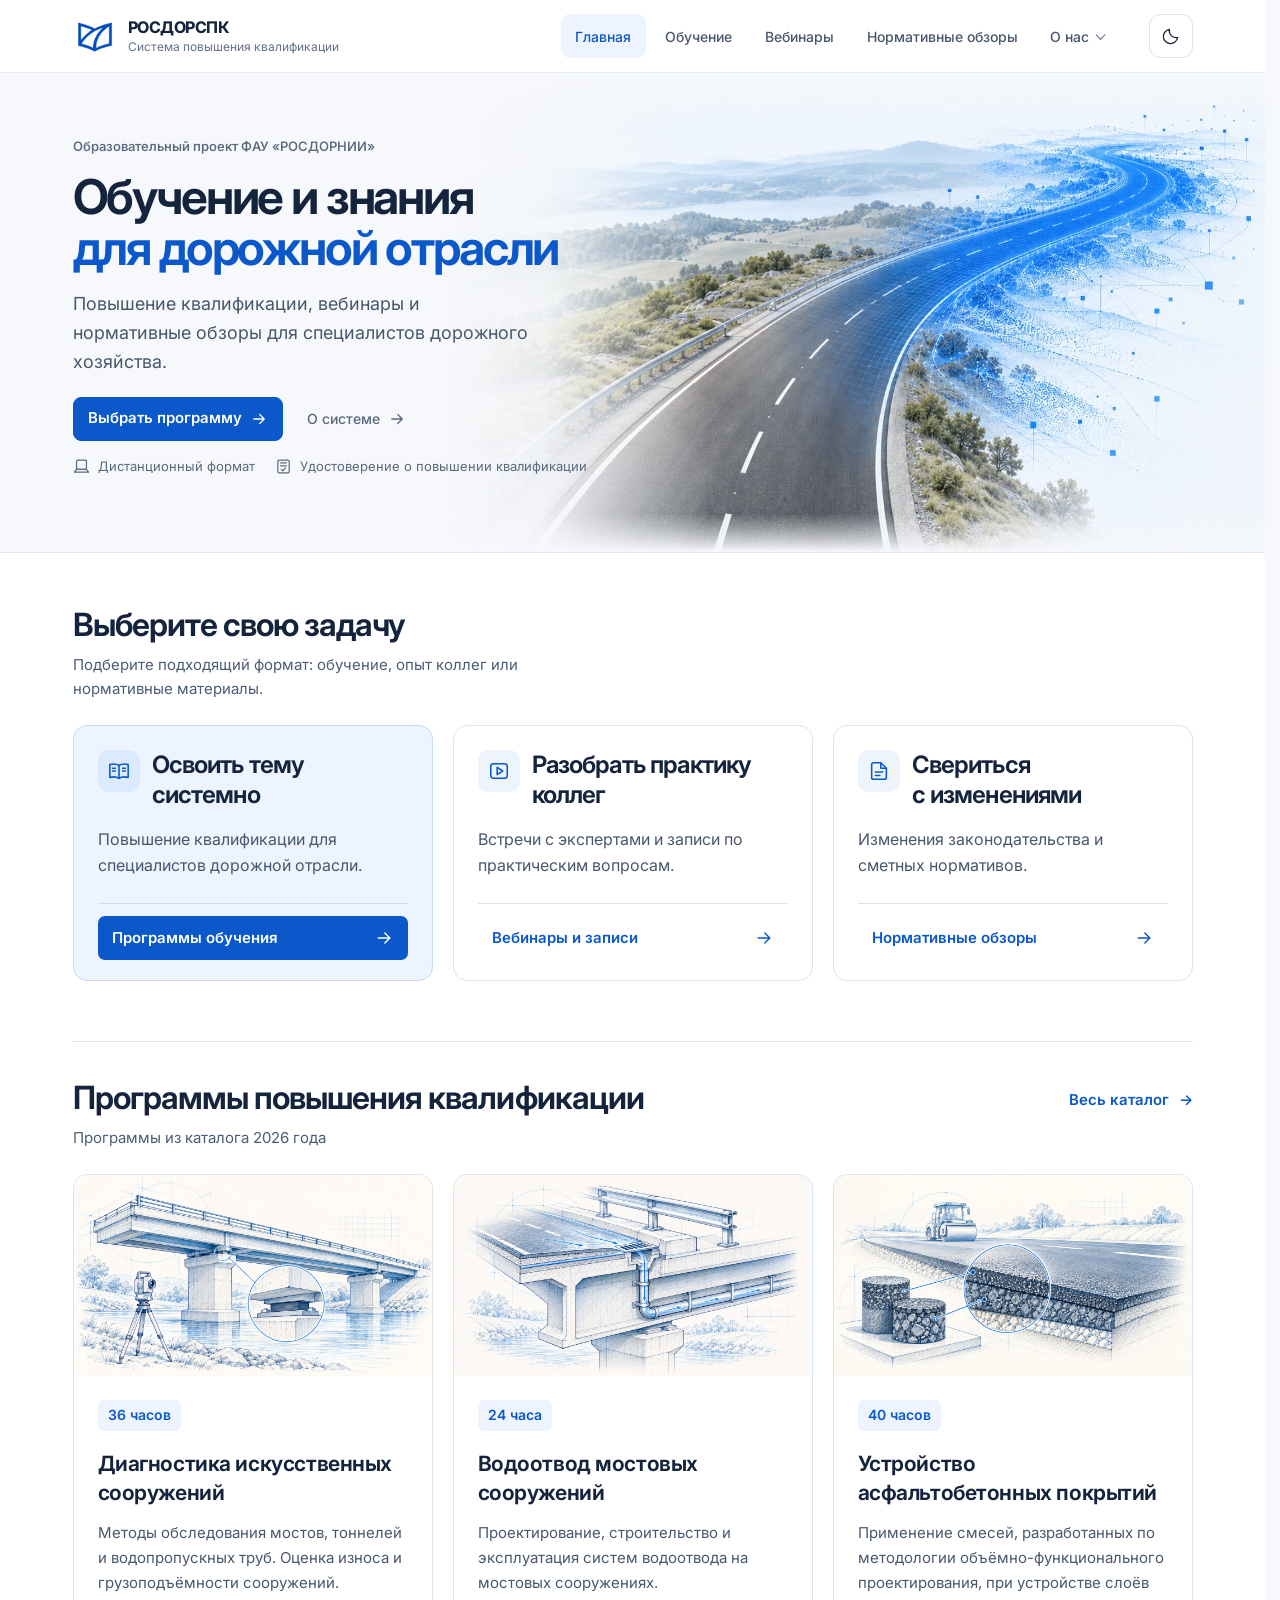
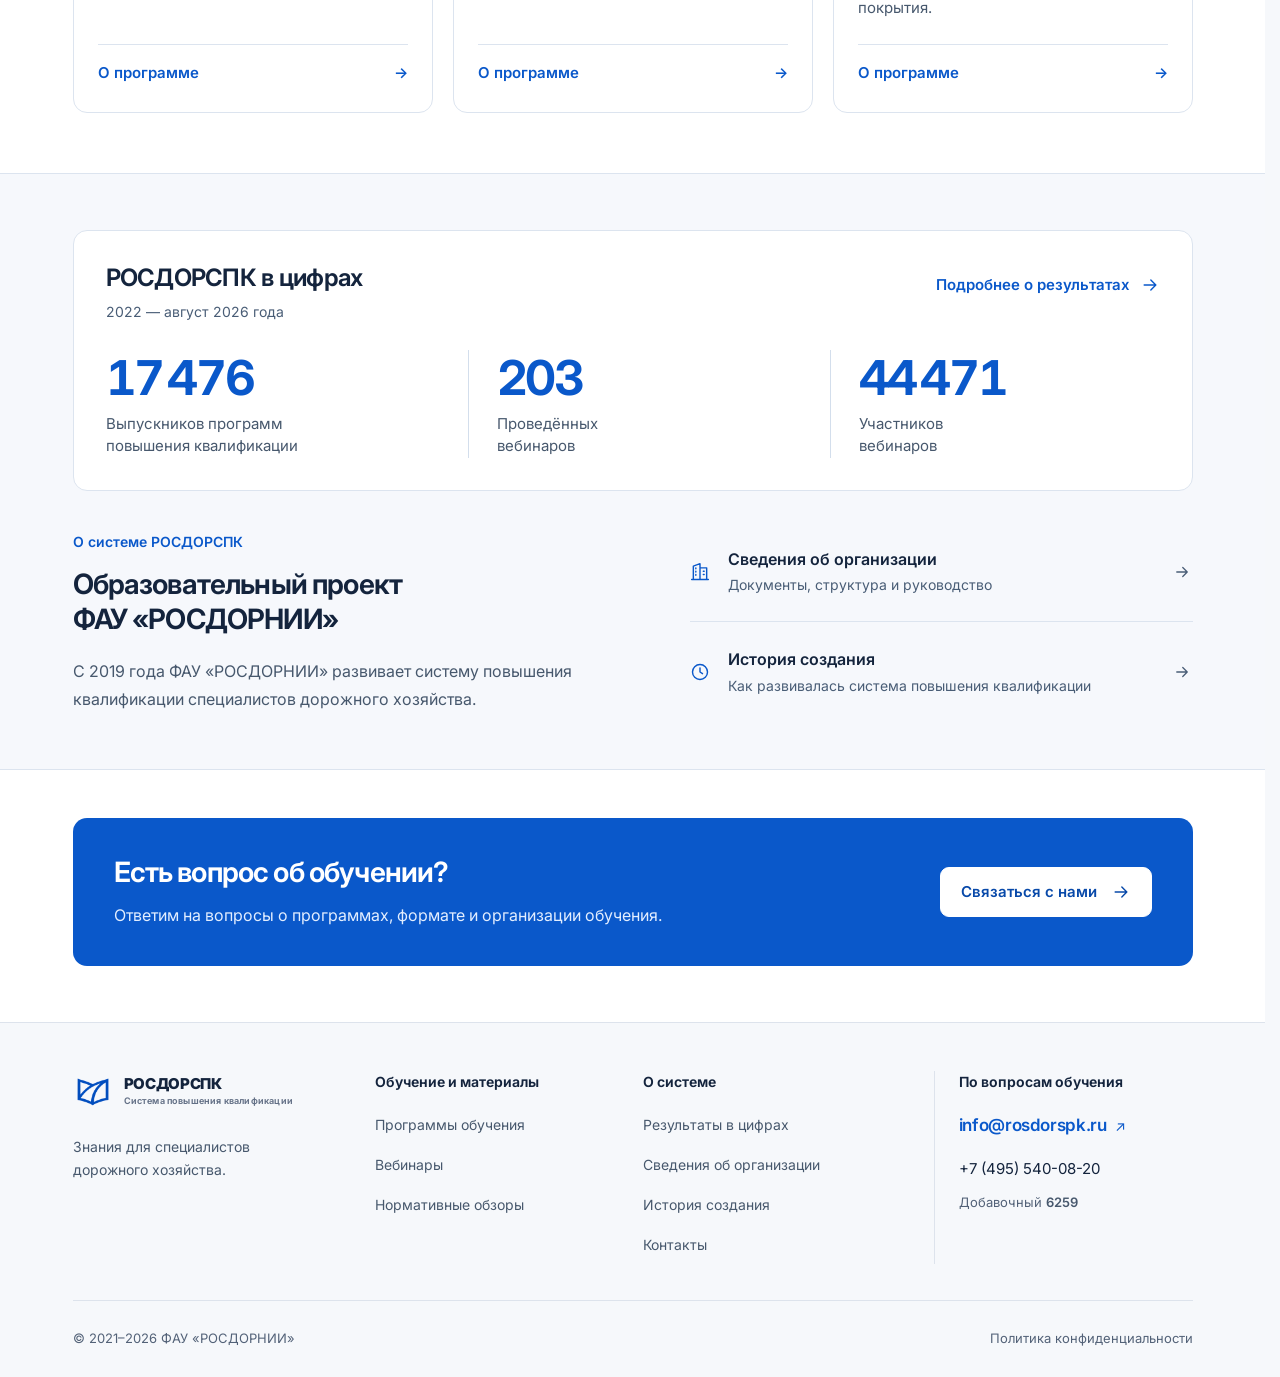
==== commit 0b8551ba: "Add files via upload" ====
--- a/index.html
+++ b/index.html
@@ -5,17 +5,18 @@
 <meta name="viewport" content="width=device-width, initial-scale=1">
 <title>РОСДОРСПК — обучение для дорожной отрасли</title>
 <meta name="description" content="Система повышения квалификации РОСДОРСПК: программы обучения, открытые вебинары и нормативные обзоры для специалистов дорожного хозяйства. ФАУ «РОСДОРНИИ».">
+<script src="site-chrome.js"></script>
 <link rel="stylesheet" href="site-chrome.css">
 <style>
 .home-page {
-  --home-ink: #14243d;
-  --home-text: #47586d;
-  --home-muted: #495d76;
-  --home-blue: #0a58ca;
-  --home-blue-hover: #0849a9;
-  --home-line: #dce4ef;
+  --home-ink: var(--site-dark-ink, #14243d);
+  --home-text: var(--site-dark-text, #47586d);
+  --home-muted: var(--site-dark-muted, #495d76);
+  --home-blue: var(--site-dark-link, #0a58ca);
+  --home-blue-hover: var(--site-dark-link-hover, #0849a9);
+  --home-line: var(--site-dark-line, #dce4ef);
   margin: 0;
-  background: #fff;
+  background: var(--site-dark-canvas, #fff);
   color: var(--home-ink);
   font-family: Inter, -apple-system, BlinkMacSystemFont, "Segoe UI", Arial, sans-serif;
   font-size: 16px;
@@ -26,9 +27,9 @@
 .home-page :is(h1,h2,h3,p,ul,dl,dd) { margin: 0; }
 .home-page a { color: inherit; text-decoration: none; }
 .home-page svg { width: 20px; height: 20px; flex: 0 0 auto; }
-.home-page :is(a,button):focus-visible { outline: 3px solid #79adf1; outline-offset: 4px; }
+.home-page :is(a,button):focus-visible { outline: 3px solid var(--site-dark-focus, #79adf1); outline-offset: 4px; }
 .home-shell { width: min(1120px, calc(100% - 40px)); margin-inline: auto; }
-.home-skip { position: fixed; top: -100px; left: 16px; z-index: 1000; padding: 10px 16px; border-radius: 8px; background: #0a58ca; color: #fff; font: 14px/1.5 Arial,sans-serif; }
+.home-skip { position: fixed; top: -100px; left: 16px; z-index: 1000; padding: 10px 16px; border-radius: 8px; background: var(--site-dark-action, #0a58ca); color: #fff; font: 14px/1.5 Arial,sans-serif; }
 .home-skip:focus { top: 12px; }
 
 
@@ -37,17 +38,17 @@
 
 
 .home-programs { padding: 0 0 60px; }
-.home-programs__header { display: flex; align-items: center; justify-content: space-between; gap: 20px; margin-bottom: 24px; padding-top: 36px; border-top: 1px solid var(--home-line); }
+.home-programs__header { display: flex; align-items: flex-start; justify-content: space-between; gap: 20px; margin-bottom: 24px; padding-top: 36px; border-top: 1px solid var(--home-line); }
 .home-programs__header .home-section-heading { margin-bottom: 0; }
 .home-programs__header > a { flex-shrink: 0; }
 .home-program-grid { display: grid; grid-template-columns: repeat(3,minmax(0,1fr)); gap: 20px; }
-.home-program { display: flex; min-width: 0; flex-direction: column; padding: 0; overflow: hidden; border: 1px solid var(--home-line); border-radius: 14px; background: #fff; transition: border-color .18s ease,box-shadow .18s ease; }
-.home-program:hover { border-color: #98b9e5; box-shadow: 0 8px 24px rgb(20 36 61 / 6%); }
-.home-program__media { display: block; flex: 0 0 auto; width: 100%; aspect-ratio: 16 / 9; overflow: hidden; background: #faf8f3; }
-.home-program__media img { display: block; width: 100%; height: 100%; object-fit: cover; }
+.home-program { display: flex; min-width: 0; flex-direction: column; padding: 0; overflow: hidden; border: 1px solid var(--home-line); border-radius: 14px; background: var(--site-dark-surface, #fff); transition: border-color .18s ease,box-shadow .18s ease; }
+.home-program:hover { border-color: var(--site-dark-line-strong, #98b9e5); box-shadow: 0 8px 24px rgb(20 36 61 / 6%); }
+.home-program__media { display: block; flex: 0 0 auto; width: 100%; aspect-ratio: 16 / 9; overflow: hidden; background: var(--site-dark-warm-surface, #faf8f3); }
+.home-program__media img { display: block; width: 100%; height: 100%; object-fit: cover; filter: var(--site-dark-cover-image, none); }
 .home-program__content { display: flex; flex: 1; min-width: 0; flex-direction: column; padding: 24px; }
 .home-program__meta { display: flex; gap: 8px; align-items: center; flex-wrap: wrap; color: var(--home-muted); font-size: 14px; }
-.home-program__hours { padding: 4px 10px; border-radius: 6px; background: #edf4ff; color: var(--home-blue); font-weight: 600; }
+.home-program__hours { padding: 4px 10px; border-radius: 6px; background: var(--site-dark-tint, #edf4ff); color: var(--home-blue); font-weight: 600; }
 .home-program h3 { margin-top: 18px; font-size: 21px; line-height: 1.4; letter-spacing: -.02em; font-weight: 650; }
 .home-program__description { margin: 14px 0 24px !important; color: var(--home-text); font-size: 15px; line-height: 1.65; }
 .home-program .home-text-link { justify-content: space-between; width: 100%; margin-top: auto; padding-top: 12px; border-top: 1px solid var(--home-line); }
@@ -56,10 +57,10 @@
 
 
 
-.home-page .home-button { display: inline-flex; min-height: 50px; align-items: center; justify-content: center; gap: 14px; padding: 12px 20px; border: 1px solid #d2ddea; border-radius: 9px; background: #fff; color: var(--home-ink); font-size: 15px; font-weight: 600; line-height: 1.5; transition: background-color .18s ease,border-color .18s ease,box-shadow .18s ease; }
-.home-page .home-button--primary { border-color: var(--home-blue); background: var(--home-blue); color: #fff; box-shadow: 0 4px 10px rgb(10 88 202 / 12%); }
-.home-page .home-button:hover { border-color: #a9bdd8; background: #edf3fb; }
-.home-page .home-button--primary:hover { border-color: var(--home-blue-hover); background: var(--home-blue-hover); box-shadow: 0 6px 16px rgb(10 88 202 / 18%); }
+.home-page .home-button { display: inline-flex; min-height: 50px; align-items: center; justify-content: center; gap: 14px; padding: 12px 20px; border: 1px solid var(--site-dark-line, #d2ddea); border-radius: 9px; background: var(--site-dark-surface, #fff); color: var(--home-ink); font-size: 15px; font-weight: 600; line-height: 1.5; transition: background-color .18s ease,border-color .18s ease,box-shadow .18s ease; }
+.home-page .home-button--primary { border-color: var(--site-dark-action, var(--home-blue)); background: var(--site-dark-action, var(--home-blue)); color: #fff; box-shadow: 0 4px 10px rgb(10 88 202 / 12%); }
+.home-page .home-button:hover { border-color: var(--site-dark-line-strong, #a9bdd8); background: var(--site-dark-raised, #edf3fb); }
+.home-page .home-button--primary:hover { border-color: var(--site-dark-action-hover, var(--home-blue-hover)); background: var(--site-dark-action-hover, var(--home-blue-hover)); box-shadow: 0 6px 16px rgb(10 88 202 / 18%); }
 
 
 
@@ -73,27 +74,27 @@
 .home-page h2 { font-size: 32px; font-weight: 650; line-height: 1.25; letter-spacing: -.03em; text-wrap: balance; }
 .home-section-heading > p { max-width: 620px; color: var(--home-muted); font-size: 15px; text-wrap: pretty; }
 .home-format-grid { display: grid; grid-template-columns: repeat(3,minmax(0,1fr)); gap: 20px; }
-.home-format { display: flex; min-width: 0; flex-direction: column; padding: 24px 24px 20px; border: 1px solid var(--home-line); border-radius: 14px; background: #fff; transition: border-color .18s ease,box-shadow .18s ease; }
-.home-format:hover, .home-format:focus-within { border-color: #b4c8e2; box-shadow: 0 8px 24px rgb(20 36 61 / 6%); }
-.home-page .home-format:focus-visible { border-color: var(--home-blue); outline: 3px solid var(--home-blue); outline-offset: 4px; }
+.home-format { display: flex; min-width: 0; flex-direction: column; padding: 24px 24px 20px; border: 1px solid var(--home-line); border-radius: 14px; background: var(--site-dark-surface, #fff); transition: border-color .18s ease,box-shadow .18s ease; }
+.home-format:hover, .home-format:focus-within { border-color: var(--site-dark-line-strong, #b4c8e2); box-shadow: 0 8px 24px rgb(20 36 61 / 6%); }
+.home-page .home-format:focus-visible { border-color: var(--site-dark-action, var(--home-blue)); outline: 3px solid var(--home-blue); outline-offset: 4px; }
 .home-page .home-format:is(:hover,:focus-visible) .home-text-link { color: var(--home-blue-hover); text-decoration: underline; text-underline-offset: 4px; }
 .home-format__heading { display: flex; align-items: flex-start; gap: 12px; min-height: 60px; }
-.home-format__icon { display: flex; width: 42px; height: 42px; flex: 0 0 42px; align-items: center; justify-content: center; border-radius: 10px; background: #eef4fc; color: var(--home-blue); }
+.home-format__icon { display: flex; width: 42px; height: 42px; flex: 0 0 42px; align-items: center; justify-content: center; border-radius: 10px; background: var(--site-dark-raised, #eef4fc); color: var(--home-blue); }
 .home-format__icon svg { width: 22px; height: 22px; }
 .home-format h3 { min-width: 0; font-size: 24px; font-weight: 650; line-height: 1.25; letter-spacing: -.035em; }
 .home-format__description { margin: 16px 0 24px !important; color: var(--home-text); font-size: 16px; line-height: 1.65; text-wrap: pretty; }
-.home-format__links { display: grid; grid-template-columns: minmax(0,1fr) auto; justify-items: start; align-items: center; gap: 12px; margin-top: auto; padding-top: 12px; border-top: 1px solid var(--home-line); }
-.home-format__links > :only-child { grid-column: 1 / -1; }
+.home-format__links { margin-top: auto; padding-top: 12px; border-top: 1px solid var(--home-line); }
 .home-page .home-text-link { display: inline-flex; min-height: 44px; align-items: center; gap: 10px; color: var(--home-blue); font-size: 15px; font-weight: 600; line-height: 1.5; transition: color .18s ease; }
 .home-page .home-text-link:hover { color: var(--home-blue-hover); text-decoration: underline; text-underline-offset: 4px; }
-.home-format--education { border-color: #c8daf3; background: #edf4ff; }
-.home-format--education:hover, .home-format--education:focus-within { border-color: #98b9e5; box-shadow: 0 8px 24px rgb(10 88 202 / 8%); }
-.home-format--education .home-format__icon { background: #dceaff; }
-.home-format--education .home-format__links { border-color: #cdddf2; }
-.home-page .home-format__cta { min-height: 44px; justify-content: space-between; width: 100%; padding: 10px 14px; border-radius: 7px; background: var(--home-blue); color: #fff; }
-.home-page .home-format__cta:hover { background: var(--home-blue-hover); color: #fff; text-decoration: none; }
-.home-page .home-format--education:is(:hover,:focus-visible) .home-format__cta { background: var(--home-blue-hover); color: #fff; text-decoration: none; }
-.home-about { padding: 56px 0; border-top: 1px solid var(--home-line); border-bottom: 1px solid var(--home-line); background: #f6f8fc; }
+.home-format__links .home-text-link { justify-content: space-between; width: 100%; padding: 10px 14px; }
+.home-format--education { border-color: var(--site-dark-line-strong, #c8daf3); background: var(--site-dark-tint, #edf4ff); }
+.home-format--education:hover, .home-format--education:focus-within { border-color: var(--site-dark-line-strong, #98b9e5); box-shadow: 0 8px 24px rgb(10 88 202 / 8%); }
+.home-format--education .home-format__icon { background: var(--site-dark-tint-strong, #dceaff); }
+.home-format--education .home-format__links { border-color: var(--site-dark-line, #cdddf2); }
+.home-page .home-format__cta { border-radius: 7px; background: var(--site-dark-action, var(--home-blue)); color: #fff; }
+.home-page .home-format__cta:hover { background: var(--site-dark-action-hover, var(--home-blue-hover)); color: #fff; text-decoration: none; }
+.home-page .home-format--education:is(:hover,:focus-visible) .home-format__cta { background: var(--site-dark-action-hover, var(--home-blue-hover)); color: #fff; text-decoration: none; }
+.home-about { padding: 56px 0; border-top: 1px solid var(--home-line); border-bottom: 1px solid var(--home-line); background: var(--site-dark-surface-soft, #f6f8fc); }
 .home-about__layout { display: grid; grid-template-columns: 1.1fr 1fr; align-items: start; gap: 40px 64px; }
 .home-page .home-about__intro h2 { font-size: 28px; }
 .home-about__eyebrow { margin-bottom: 14px !important; color: var(--home-blue); font-size: 14px; font-weight: 600; }
@@ -107,49 +108,52 @@
 .home-about__link strong { display: block; font-size: 16px; font-weight: 600; line-height: 1.4; }
 .home-about__link small { display: block; margin-top: 4px; color: var(--home-muted); font-size: 14px; line-height: 1.5; }
 .home-page .home-about__link:hover { color: var(--home-blue); }
-.home-impact { display: grid; grid-column: 1 / -1; grid-template-columns: minmax(0,1fr) auto; gap: 0 24px; padding: 32px; border: 1px solid var(--home-line); border-radius: 14px; background: #fff; }
+.home-impact { display: grid; grid-column: 1 / -1; grid-template-columns: minmax(0,1fr) auto; gap: 0 24px; padding: 32px; border: 1px solid var(--home-line); border-radius: 14px; background: var(--site-dark-surface, #fff); }
 .home-impact__heading { display: flex; grid-column: 1; grid-row: 1; flex-direction: column; align-items: flex-start; gap: 8px; }
 .home-page .home-impact__heading h2 { font-size: 24px; font-weight: 650; line-height: 1.25; }
 .home-impact__heading p { color: var(--home-muted); font-size: 14px; }
 .home-page .home-impact__more { display: inline-flex; grid-column: 2; grid-row: 1; align-self: start; justify-self: end; align-items: center; gap: 10px; min-height: 44px; padding: 8px 0; color: var(--home-blue); font-size: 15px; font-weight: 600; line-height: 1.5; }
 .home-page .home-impact__more:hover { color: var(--home-blue-hover); text-decoration: underline; text-underline-offset: 4px; }
 .home-impact__grid { display: grid; grid-column: 1 / -1; grid-row: 2; grid-template-columns: repeat(3,minmax(0,1fr)); gap: 32px; margin-top: 26px !important; }
-.home-impact__grid > div { display: flex; flex-direction: column; align-items: flex-start; padding-left: 28px; border-left: 1px solid #d3deec; }
+.home-impact__grid > div { display: flex; flex-direction: column; align-items: flex-start; padding-left: 28px; border-left: 1px solid var(--site-dark-line, #d3deec); }
 .home-impact__grid > div:first-child { padding-left: 0; border-left: 0; }
 .home-impact dt { color: var(--home-text); font-size: 15px; line-height: 1.5; }
 .home-impact dd { order: -1; margin-bottom: 8px; color: var(--home-blue); font-size: 48px; font-weight: 700; line-height: 1.15; letter-spacing: -.045em; font-variant-numeric: tabular-nums; }
 .home-contact { padding: 48px 0 56px; }
-.home-contact__inner { position: relative; overflow: hidden; display: flex; justify-content: space-between; align-items: center; gap: 24px 40px; padding: 36px 40px; border-radius: 14px; background: #0a58ca; color: #fff; }
+.home-contact__inner { position: relative; overflow: hidden; display: flex; justify-content: space-between; align-items: center; gap: 24px 40px; padding: 36px 40px; border: 1px solid var(--site-dark-line, transparent); border-radius: 14px; background: var(--site-dark-tint, var(--home-blue)); color: var(--site-dark-ink, #fff); }
 .home-contact__inner > div { max-width: 670px; }
 .home-contact h2 { font-size: 28px; }
-.home-contact p { margin-top: 12px; color: #e3eeff; font-size: 16px; line-height: 1.65; }
-.home-contact .home-button { flex: 0 0 auto; border-color: #fff; color: #0849a9; }
+.home-contact p { margin-top: 12px; color: var(--site-dark-text, #e3eeff); font-size: 16px; line-height: 1.65; }
+.home-contact .home-button { flex: 0 0 auto; border-color: var(--site-dark-line-strong, #fff); background: var(--site-dark-action, #fff); color: var(--home-blue-hover); }
+.home-contact .home-button:hover { background: var(--site-dark-action-hover, #edf3fb); }
+@media screen {
+  :root[data-site-theme="dark"] .home-contact .home-button { color: #fff; }
+}
 /* Improve footer readability only on the home page. */
 .home-site > .edu2-chrome-footer h2 { font-size: 14px; }
-.home-site > .edu2-chrome-footer .edu2-chrome-footer__column a { min-height: 38px; font-size: 14px; color: #47586d; }
-.home-site > .edu2-chrome-footer .edu2-chrome-footer__column a:hover { color: #0a58ca; }
+.home-site > .edu2-chrome-footer .edu2-chrome-footer__column a { min-height: 38px; font-size: 14px; color: var(--site-dark-text, #47586d); }
+.home-site > .edu2-chrome-footer .edu2-chrome-footer__column a:hover { color: var(--site-dark-link, #0a58ca); }
 .home-site > .edu2-chrome-footer .edu2-chrome-footer__contact p,
-.home-site > .edu2-chrome-footer .edu2-chrome-footer__bottom { color: #536278; font-size: 13px; }
+.home-site > .edu2-chrome-footer .edu2-chrome-footer__bottom { color: var(--site-dark-text, #536278); font-size: 13px; }
 @media(max-width:1080px) {
   
   .home-format-grid { gap: 16px; }
   .home-format { padding: 24px 20px 18px; }
   .home-format h3 { font-size: 22px; }
+  .home-format__links .home-text-link { gap: 8px; padding-inline: 8px; }
   .home-about__layout { gap: 32px; }
   .home-contact__inner { padding: 32px; }
 }
 
 @media(max-width:800px) {
   .home-program-grid { grid-template-columns: minmax(0,1fr); }
-  .home-programs__header { align-items: flex-start; flex-direction: column; gap: 12px; }
+  .home-programs__header { flex-direction: column; gap: 12px; }
   
   .home-format-grid { grid-template-columns: minmax(0,1fr); }
   .home-format { padding: 24px; }
   .home-format__heading { min-height: 48px; }
   .home-format h3 { font-size: 24px; }
   .home-format__description { margin: 16px 0 24px !important; }
-  .home-format__links { display: flex; align-items: center; justify-content: space-between; flex-wrap: wrap; gap: 4px 20px; }
-  .home-page .home-format__cta { width: auto; gap: 24px; }
   .home-about__layout { grid-template-columns: minmax(0,1fr); gap: 28px; }
   .home-about__description { max-width: 650px; }
   .home-impact { grid-template-columns: minmax(0,1fr); }
@@ -182,15 +186,14 @@
   .home-format__description { margin: 12px 0 16px !important; line-height: 1.6; }
   .home-format__icon { width: 40px; height: 40px; flex-basis: 40px; }
   .home-format h3 { font-size: 22px; }
-  .home-format__links { align-items: center; flex-direction: row; gap: 8px 16px; padding-top: 8px; }
-  .home-page .home-format__cta { width: 100%; }
+  .home-format__links { padding-top: 8px; }
   .home-about { padding: 36px 0; }
   .home-page .home-about__intro h2 { font-size: 26px; }
   .home-about__description { margin-top: 16px !important; }
   .home-about__link { gap: 12px; }
   .home-impact { padding: 24px 20px; }
   .home-impact__grid { grid-template-columns: minmax(0,1fr); gap: 0; margin-top: 12px !important; }
-  .home-impact__grid > div { display: grid; grid-template-columns: minmax(0,1fr) auto; align-items: center; gap: 16px; padding: 20px 0; border-left: 0; border-bottom: 1px solid #d3deec; }
+  .home-impact__grid > div { display: grid; grid-template-columns: minmax(0,1fr) auto; align-items: center; gap: 16px; padding: 20px 0; border-left: 0; border-bottom: 1px solid var(--site-dark-line, #d3deec); }
   .home-impact__grid > div:last-child { padding-bottom: 0; border-bottom: 0; }
   .home-impact dd { order: initial; margin: 0; font-size: clamp(30px,8vw,38px); white-space: nowrap; }
   .home-impact dt { font-size: 14px; }
@@ -216,11 +219,12 @@
 
 /* Shared panoramic intro: keep this block identical on all five pages. */
 .panorama {
-  --panorama-bg: #f6f8fb;
-  --panorama-ink: #14243d;
-  --panorama-text: #47586d;
-  --panorama-muted: #596a7f;
-  --panorama-blue: #0a58ca;
+  --panorama-bg: var(--site-dark-panorama, #f6f8fb);
+  --panorama-ink: var(--site-dark-ink, #14243d);
+  --panorama-text: var(--site-dark-text, #47586d);
+  --panorama-muted: var(--site-dark-muted, #596a7f);
+  --panorama-blue: var(--site-dark-link, #0a58ca);
+  --panorama-image: var(--panorama-light-image);
   --panorama-image-position: 100% 15%;
   position: relative;
   isolation: isolate;
@@ -229,7 +233,7 @@
   min-height: 480px;
   padding: 64px 0 32px;
   overflow: hidden;
-  border-bottom: 1px solid #e1e7ef;
+  border-bottom: 1px solid var(--site-dark-line, #e1e7ef);
   background: var(--panorama-bg);
   color: var(--panorama-ink);
   font: 16px/1.6 Inter, -apple-system, BlinkMacSystemFont, "Segoe UI", Arial, sans-serif;
@@ -241,7 +245,7 @@
   position: absolute;
   z-index: 1;
   inset: 0;
-  background: linear-gradient(90deg,var(--panorama-bg) 0%,var(--panorama-bg) 35%,rgba(246,248,251,.9) 43%,transparent 56%);
+  background: var(--site-dark-panorama-fade, linear-gradient(90deg,var(--panorama-bg) 0%,var(--panorama-bg) 35%,rgba(246,248,251,.9) 43%,transparent 56%));
   pointer-events: none;
   content: "";
 }
@@ -261,8 +265,8 @@
 .panorama .panorama__actions { display: flex; align-items: center; flex-wrap: wrap; gap: 8px 24px; margin: 20px 0 0; }
 .panorama .panorama__link { display: inline-flex; flex: 0 0 auto; align-items: center; gap: 8px; min-height: 44px; margin: 0; padding: 4px 0; color: var(--panorama-blue); font-size: 15px; font-weight: 600; line-height: 1.5; text-decoration: none; }
 .panorama .panorama__link--secondary { color: var(--panorama-muted); font-size: 14px; font-weight: 500; }
-.panorama .panorama__link:hover { color: #0849a9; text-decoration: underline; text-underline-offset: 4px; }
-.panorama .panorama__link:focus-visible { border-radius: 4px; outline: 3px solid #79adf1; outline-offset: 4px; }
+.panorama .panorama__link:hover { color: var(--site-dark-link-hover, #0849a9); text-decoration: underline; text-underline-offset: 4px; }
+.panorama .panorama__link:focus-visible { border-radius: 4px; outline: 3px solid var(--site-dark-focus, #79adf1); outline-offset: 4px; }
 .panorama .panorama__link > :is(span,svg) { flex: 0 0 auto; width: 18px; height: 18px; font-size: 18px; line-height: 1; }
 .panorama .panorama__facts { display: flex; flex-wrap: wrap; gap: 8px 20px; margin: 16px 0 0; padding: 0; list-style: none; color: var(--panorama-muted); font-size: 13px; line-height: 1.5; }
 .panorama .panorama__facts li { display: inline-flex; align-items: flex-start; gap: 8px; }
@@ -272,10 +276,14 @@
 .panorama .panorama__stats .stat-number { color: var(--panorama-ink); font-size: 28px; font-weight: 650; line-height: 1.15; letter-spacing: -.035em; font-variant-numeric: tabular-nums; }
 .panorama .panorama__stats .stat-label { color: var(--panorama-muted); font-size: 13px; line-height: 1.5; white-space: nowrap; }
 .panorama .panorama__stats.is-loading .stat-card { gap: 4px; }
-.panorama .panorama__visual { position: absolute; z-index: 0; inset: 0 0 0 auto; width: 100%; margin: 0; overflow: hidden; }
-.panorama .panorama__visual img { display: block; width: 100%; height: 100%; object-fit: cover; object-position: var(--panorama-image-position); }
-.panorama .panorama__visual::after { position: absolute; inset: 0; background: linear-gradient(180deg,var(--panorama-bg),transparent 10%,transparent 92%,var(--panorama-bg)); pointer-events: none; content: ""; }
-/* Only the crop of each existing illustration differs. */
+.panorama .panorama__visual { position: absolute; z-index: 0; inset: 0 0 0 auto; width: 100%; margin: 0; overflow: hidden; background: var(--panorama-image) var(--panorama-image-position) / cover no-repeat; }
+.panorama .panorama__visual::after { position: absolute; inset: 0; background: var(--site-dark-panorama-overlay, linear-gradient(180deg,var(--panorama-bg),transparent 10%,transparent 92%,var(--panorama-bg))); pointer-events: none; content: ""; }
+@media screen {
+  :root[data-site-theme="dark"] .panorama {
+    --panorama-image: var(--panorama-dark-image, var(--panorama-light-image));
+  }
+}
+/* Adjust the crop where the foreground needs more room. */
 .panorama--education { --panorama-image-position: 100% 65%; }
 @media (max-width:960px) {
   .panorama { display: block; min-height: 0; padding: 32px 0 0; }
@@ -304,6 +312,43 @@
   .panorama .panorama__link--secondary { font-size: 13px; }
 }
 /* End shared panoramic intro. */
+
+.home-hero {
+  --panorama-light-image: url("assets/hero-digital-road-v5.jpg");
+  --panorama-dark-image: url("assets/hero-digital-road-v5-dark.jpg");
+}
+
+@media screen {
+  .home-hero .panorama__link.home-hero__primary {
+    padding: 4px 14px;
+    border: 1px solid var(--site-dark-action, var(--home-blue));
+    border-radius: 8px;
+    background: var(--site-dark-action, var(--home-blue));
+    color: #fff;
+    transition: background-color .18s ease, border-color .18s ease;
+  }
+
+  .home-hero .panorama__link.home-hero__primary:hover {
+    border-color: var(--site-dark-action-hover, var(--home-blue-hover));
+    background: var(--site-dark-action-hover, var(--home-blue-hover));
+    text-decoration: none;
+  }
+}
+
+@media screen and (width > 960px) {
+  :root[data-site-theme="dark"] .home-hero {
+    --home-hero-facts-fade: rgb(17 28 43 / 60%);
+  }
+
+  .home-hero::before {
+    position: absolute;
+    z-index: 1;
+    inset: 0;
+    background: radial-gradient(ellipse 60% 42% at 0 82%, var(--home-hero-facts-fade, rgb(246 248 251 / 60%)) 55%, transparent);
+    pointer-events: none;
+    content: "";
+  }
+}
 </style>
 <link rel="icon" type="image/x-icon" sizes="16x16 32x32 48x48 256x256" href="assets/brand/favicon-v4.ico">
 <link rel="icon" type="image/png" sizes="32x32" href="assets/brand/favicon-v4-32.png">
@@ -333,6 +378,7 @@
         </div>
       </div>
       </nav>
+      <button class="edu2-chrome-theme" type="button" aria-label="Переключить тему" disabled><span class="edu2-chrome-theme__icon" aria-hidden="true"></span></button>
       <button class="edu2-chrome-menu-button" type="button" aria-expanded="false" aria-controls="edu2-chrome-mobile-menu" aria-label="Открыть меню" data-edu2-chrome-menu-button>
         <span></span><span></span><span></span>
       </button>
@@ -358,7 +404,7 @@
     </nav>
   </header>
 
-<main class="home-page" id="home-main">
+<main class="home-page" id="home-main" data-site-back-top>
   <section class="home-hero panorama" aria-labelledby="home-title">
     <div class="home-shell home-hero__layout panorama__layout">
       <div class="home-hero__content panorama__content">
@@ -366,7 +412,7 @@
       <h1 class="panorama__title" id="home-title">Обучение и знания<br><span>для дорожной отрасли</span></h1>
       <p class="home-hero__lead panorama__lead">Повышение квалификации, вебинары и нормативные обзоры для специалистов дорожного хозяйства.</p>
       <div class="home-actions panorama__actions">
-        <a class="home-text-link panorama__link" href="education.html">Выбрать программу <svg viewBox="0 0 24 24" fill="none" stroke="currentColor" stroke-width="1.7" stroke-linecap="round" stroke-linejoin="round" aria-hidden="true" focusable="false"><path d="M5 12h14M13 6l6 6-6 6"/></svg></a>
+        <a class="home-hero__primary home-text-link panorama__link" href="education.html">Выбрать программу <svg viewBox="0 0 24 24" fill="none" stroke="currentColor" stroke-width="1.7" stroke-linecap="round" stroke-linejoin="round" aria-hidden="true" focusable="false"><path d="M5 12h14M13 6l6 6-6 6"/></svg></a>
         <a class="home-hero__about panorama__link panorama__link--secondary" href="results.html">О системе <svg viewBox="0 0 24 24" fill="none" stroke="currentColor" stroke-width="1.7" stroke-linecap="round" stroke-linejoin="round" aria-hidden="true" focusable="false"><path d="M5 12h14M13 6l6 6-6 6"/></svg></a>
       </div>
       <ul class="home-hero__facts panorama__facts" aria-label="Формат обучения">
@@ -375,9 +421,7 @@
       </ul>
       </div>
     </div>
-    <div class="home-road panorama__visual" aria-hidden="true">
-      <img class="home-road__drawing" src="assets/hero-digital-road-v5.jpg" width="2172" height="724" alt="" decoding="async" fetchpriority="high">
-    </div>
+    <div class="panorama__visual" aria-hidden="true"></div>
   </section>
 
   <section class="home-formats" aria-labelledby="home-formats-title">
@@ -498,7 +542,7 @@
         <h2 id="home-contact-title">Есть вопрос об обучении?</h2>
         <p>Ответим на вопросы о программах, формате и организации обучения.</p>
       </div>
-      <a class="home-button" href="contacts.html">Задать вопрос <svg viewBox="0 0 24 24" fill="none" stroke="currentColor" stroke-width="1.7" stroke-linecap="round" stroke-linejoin="round" aria-hidden="true" focusable="false"><path d="M5 12h14M13 6l6 6-6 6"/></svg></a>
+      <a class="home-button" href="contacts.html">Связаться с нами <svg viewBox="0 0 24 24" fill="none" stroke="currentColor" stroke-width="1.7" stroke-linecap="round" stroke-linejoin="round" aria-hidden="true" focusable="false"><path d="M5 12h14M13 6l6 6-6 6"/></svg></a>
     </div>
   </section>
 </main>
@@ -536,6 +580,5 @@
     <a class="edu2-chrome-footer__policy" href="policy.html#top">Политика конфиденциальности</a>
   </div>
 </footer>
-<script src="site-chrome.js"></script>
 </body>
 </html>
--- a/site-chrome.css
+++ b/site-chrome.css
@@ -1,7 +1,10 @@
+@import url("https://fonts.googleapis.com/css2?family=Inter:wght@400..900&display=swap");
+
 html {
   margin: 0;
   scrollbar-gutter: stable;
-  background: #f6f8fb;
+  background: var(--site-dark-canvas, #f6f8fb);
+  color-scheme: light;
 }
 
 body {
@@ -9,11 +12,62 @@
   margin: 0;
 }
 
+/* The light colors are kept as fallbacks in the individual pages. */
+@media screen {
+  :root[data-site-theme="dark"] {
+    color-scheme: dark;
+    --site-dark-canvas: #101721;
+    --site-dark-surface-soft: #141e2c;
+    --site-dark-surface: #192536;
+    --site-dark-raised: #202f43;
+    --site-dark-hover: #273851;
+    --site-dark-tint: #1b3150;
+    --site-dark-tint-strong: #25436a;
+    --site-dark-glass: rgb(25 37 54 / 96%);
+    --site-dark-line: #34465e;
+    --site-dark-line-strong: #58718f;
+    --site-dark-ink: #edf3fb;
+    --site-dark-text: #c7d4e7;
+    --site-dark-muted: #a7b7cd;
+    --site-dark-link: #8cbeff;
+    --site-dark-link-hover: #b8d9ff;
+    --site-dark-action: #255da7;
+    --site-dark-action-hover: #1e4f91;
+    --site-dark-focus: #97c5ff;
+    --site-dark-positive: #91dfbb;
+    --site-dark-positive-surface: #18352e;
+    --site-dark-positive-line: #437664;
+    --site-dark-positive-marker: #65cd9d;
+    --site-dark-warm: #ffc68d;
+    --site-dark-warm-surface: #352b25;
+    --site-dark-highlight: #524025;
+    --site-dark-scrim: rgb(4 9 16 / 76%);
+    --site-dark-nav-scrim: rgb(4 9 16 / 55%);
+    --site-dark-shimmer: rgb(180 208 244 / 12%);
+    --site-dark-panorama: #111c2b;
+    --site-dark-panorama-fade: linear-gradient(90deg, var(--site-dark-panorama) 23%, rgb(17 28 43 / 80%) 38%, transparent 57%);
+    --site-dark-panorama-overlay: linear-gradient(180deg, var(--site-dark-panorama), transparent 16%, transparent 86%, var(--site-dark-panorama));
+    --site-dark-cover-image: invert(.91) sepia(.65) hue-rotate(180deg) saturate(1.12) brightness(1.05);
+    --site-dark-map-land: #293e57;
+    --site-dark-map-line: #718baa;
+    --site-dark-map-active: #3a5e89;
+    --site-dark-map-pin: #2962a5;
+  }
+
+  :root[data-site-theme="dark"] body {
+    color: var(--site-dark-ink);
+  }
+
+  :root[data-site-theme="dark"] .edu2-chrome-brand__mark img {
+    filter: brightness(1.65) saturate(.9);
+  }
+}
+
 .edu2-chrome {
-  --edu2-ink: #14243d;
-  --edu2-muted: #637086;
-  --edu2-blue: #0a58ca;
-  --edu2-line: #dde3ec;
+  --edu2-ink: var(--site-dark-ink, #14243d);
+  --edu2-muted: var(--site-dark-muted, #637086);
+  --edu2-blue: var(--site-dark-link, #0a58ca);
+  --edu2-line: var(--site-dark-line, #dde3ec);
   color: var(--edu2-ink);
   font-family: Inter, -apple-system, BlinkMacSystemFont, "Segoe UI", Arial, sans-serif;
   font-size: 16px;
@@ -49,8 +103,8 @@
   position: sticky;
   z-index: 100;
   top: 0;
-  border-bottom: 1px solid rgba(226, 232, 240, 0.9);
-  background: rgba(255, 255, 255, 0.92);
+  border-bottom: 1px solid var(--site-dark-line, rgba(226, 232, 240, 0.9));
+  background: var(--site-dark-glass, rgba(255, 255, 255, 0.92));
   box-shadow: 0 1px 0 rgba(15, 23, 42, 0.02);
   backdrop-filter: blur(18px);
   -webkit-backdrop-filter: blur(18px);
@@ -106,7 +160,9 @@
 }
 
 .edu2-chrome-nav {
-  display: flex;
+  display: grid;
+  /* Keep menu positions consistent across pages and system fonts. */
+  grid-template-columns: 85px 97px 98px 180px 80px;
   min-width: 0;
   align-items: center;
   justify-content: center;
@@ -119,10 +175,11 @@
   position: relative;
   display: inline-flex;
   align-items: center;
+  justify-content: center;
   gap: 6px;
   padding: 10px 12px;
   border-radius: 10px;
-  color: #465166;
+  color: var(--site-dark-text, #465166);
   font-size: 14px;
   font-weight: 650;
   white-space: nowrap;
@@ -137,7 +194,7 @@
   left: 12px;
   height: 2px;
   border-radius: 999px;
-  background: var(--edu2-blue);
+  background: var(--site-dark-action, var(--edu2-blue));
   content: "";
   opacity: 0;
   transform: scaleX(0.5);
@@ -156,7 +213,7 @@
 .edu2-chrome-header .edu2-chrome-nav > a.is-active,
 .edu2-chrome-header .edu2-chrome-about__trigger:hover,
 .edu2-chrome-about.is-open .edu2-chrome-about__trigger {
-  background: #f5f7fb;
+  background: var(--site-dark-surface-soft, #f5f7fb);
 }
 
 .edu2-chrome-header .edu2-chrome-nav > a:hover::after,
@@ -176,7 +233,7 @@
   padding: 10px;
   border: 1px solid var(--edu2-line);
   border-radius: 10px;
-  background: #fff;
+  background: var(--site-dark-surface, #fff);
 }
 
 .edu2-chrome-menu-button span {
@@ -199,14 +256,14 @@
   overscroll-behavior-y: contain;
   padding: 8px 16px max(12px, env(safe-area-inset-bottom));
   border-top: 1px solid var(--edu2-line);
-  background: #fff;
+  background: var(--site-dark-surface, #fff);
 }
 
 .edu2-chrome-header .edu2-chrome-mobile-menu a {
   display: block;
   padding: 12px 0;
-  border-bottom: 1px solid #edf0f5;
-  color: #4f5d72;
+  border-bottom: 1px solid var(--site-dark-line, #edf0f5);
+  color: var(--site-dark-text, #4f5d72);
   font-size: 14px;
   font-weight: 650;
 }
@@ -232,8 +289,8 @@
   width: 7px;
   height: 7px;
   flex: 0 0 7px;
-  border-right: 1.5px solid #5f6f84;
-  border-bottom: 1.5px solid #5f6f84;
+  border-right: 1.5px solid var(--site-dark-line-strong, #5f6f84);
+  border-bottom: 1.5px solid var(--site-dark-line-strong, #5f6f84);
   font-size: 0;
   line-height: 0;
   transform: translateY(-1.5px) rotate(45deg);
@@ -260,10 +317,10 @@
   right: 0;
   width: 304px;
   padding: 7px;
-  border: 1px solid rgba(206, 218, 233, 0.94);
+  border: 1px solid var(--site-dark-line, rgba(206, 218, 233, 0.94));
   border-radius: 12px;
   visibility: hidden;
-  background: #ffffff;
+  background: var(--site-dark-surface, #ffffff);
   box-shadow: 0 10px 26px rgba(20, 45, 79, 0.10), 0 2px 6px rgba(20, 45, 79, 0.04);
   opacity: 0;
   pointer-events: none;
@@ -286,7 +343,7 @@
   align-items: center;
   padding: 7px 9px;
   border-radius: 10px;
-  color: #526177;
+  color: var(--site-dark-text, #526177);
   column-gap: 10px;
   text-decoration: none;
   transition: background-color 0.16s ease;
@@ -309,13 +366,13 @@
 .edu2-chrome [data-about-icon="contacts"] { --edu2-about-icon: url("data:image/svg+xml,%3Csvg xmlns='http://www.w3.org/2000/svg' viewBox='0 0 24 24' fill='none' stroke='black' stroke-width='2' stroke-linecap='round' stroke-linejoin='round'%3E%3Cpath d='M20 10c0 5-8 11-8 11S4 15 4 10a8 8 0 1 1 16 0Z'/%3E%3Ccircle cx='12' cy='10' r='2.5'/%3E%3C/svg%3E"); }
 
 .edu2-chrome-about a.edu2-chrome-about__item:hover {
-  background: #f4f7fa;
+  background: var(--site-dark-raised, #f4f7fa);
 }
 
 .edu2-chrome-about__item.is-active,
 .edu2-chrome-about a.edu2-chrome-about__item.is-active:hover {
-  color: #075fcf;
-  background: #edf5ff;
+  color: var(--site-dark-link, #075fcf);
+  background: var(--site-dark-tint, #edf5ff);
 }
 
 .edu2-chrome-about__item.is-active::before {
@@ -338,7 +395,7 @@
 .edu2-chrome-about__item small {
   grid-column: 2;
   margin-top: 1px;
-  color: #66788f;
+  color: var(--site-dark-muted, #66788f);
   font-size: 12px;
   font-weight: 500;
   line-height: 1.3;
@@ -352,12 +409,12 @@
 .edu2-chrome-about__planned {
   margin-top: 8px;
   padding-top: 8px;
-  border-top: 1px solid #e8edf3;
+  border-top: 1px solid var(--site-dark-line, #e8edf3);
 }
 
 .edu2-chrome-about__label {
   margin: 0 9px;
-  color: #66788f;
+  color: var(--site-dark-muted, #66788f);
   font-size: 12px;
   font-weight: 650;
   line-height: 1.5;
@@ -365,7 +422,7 @@
 
 .edu2-chrome-about__item.is-planned {
   min-height: 44px;
-  color: #738196;
+  color: var(--site-dark-muted, #738196);
 }
 
 .edu2-chrome-header .edu2-chrome-mobile-about__toggle {
@@ -377,7 +434,7 @@
   padding: 0;
   border: 0;
   border-radius: 8px;
-  color: #4f5d72;
+  color: var(--site-dark-text, #4f5d72);
   background: transparent;
   font-size: 14px;
   font-weight: 650;
@@ -392,8 +449,8 @@
   width: 8px;
   height: 8px;
   margin: -4px 4px 0 0;
-  border-right: 1.5px solid #75859a;
-  border-bottom: 1.5px solid #75859a;
+  border-right: 1.5px solid var(--site-dark-line-strong, #75859a);
+  border-bottom: 1.5px solid var(--site-dark-line-strong, #75859a);
   font-size: 0;
   line-height: 0;
   transform: rotate(45deg);
@@ -413,7 +470,7 @@
   transition: grid-template-rows 0.22s ease, opacity 0.16s ease, visibility 0s linear 0.22s;
   padding: 4px 8px;
   border-radius: 10px;
-  background: #f8fafd;
+  background: var(--site-dark-surface-soft, #f8fafd);
 }
 
 .edu2-chrome-mobile-about.is-open .edu2-chrome-mobile-about__menu {
@@ -439,7 +496,7 @@
   padding: 9px 10px;
   border: 0;
   border-radius: 9px;
-  color: #596a80;
+  color: var(--site-dark-muted, #596a80);
   font-size: 13px;
   font-weight: 650;
   text-decoration: none;
@@ -447,14 +504,14 @@
 
 .edu2-chrome-header .edu2-chrome-mobile-about__menu a.is-active {
   color: var(--edu2-blue);
-  background: #eaf3ff;
+  background: var(--site-dark-tint, #eaf3ff);
 }
 
 .edu2-chrome-mobile-about__item.is-planned {
   min-height: 36px;
   padding-top: 6px;
   padding-bottom: 6px;
-  color: #738196;
+  color: var(--site-dark-muted, #738196);
 }
 
 .edu2-chrome-mobile-about__menu .edu2-chrome-about__planned {
@@ -464,14 +521,14 @@
 
 .edu2-chrome a:focus-visible,
 .edu2-chrome button:focus-visible {
-  outline: 3px solid rgba(10, 88, 202, 0.28);
+  outline: 3px solid var(--site-dark-focus, rgba(10, 88, 202, 0.28));
   outline-offset: 3px;
 }
 
 .edu2-chrome-header .edu2-chrome-mobile-menu a:focus-visible,
 .edu2-chrome-header .edu2-chrome-mobile-about__toggle:focus-visible {
   border-radius: 8px;
-  outline: 2px solid rgba(10, 88, 202, 0.65);
+  outline: 2px solid var(--site-dark-focus, rgba(10, 88, 202, 0.65));
   outline-offset: -2px;
 }
 
@@ -509,14 +566,14 @@
 
 
 /* Shared footer */
-.edu2-chrome-footer{padding:48px 0 16px;border-top:1px solid var(--edu2-line);background:#f6f8fb}
+.edu2-chrome-footer{padding:48px 0 16px;border-top:1px solid var(--edu2-line);background:var(--site-dark-surface-soft, #f6f8fb)}
 .edu2-chrome-footer__grid{display:grid;grid-template-columns:1.15fr 1fr 1.1fr 1.1fr;gap:32px;padding-bottom:36px}
 .edu2-chrome-footer__grid>*{min-width:0}
-.edu2-chrome-footer__brand p{margin:18px 0 12px;font-size:14px;line-height:1.7;color:#47586d}
+.edu2-chrome-footer__brand p{margin:18px 0 12px;font-size:14px;line-height:1.7;color:var(--site-dark-text, #47586d)}
 
 .edu2-chrome-footer__column{display:flex;flex-direction:column;align-items:flex-start;gap:2px}
 .edu2-chrome-footer h2{margin:0 0 12px;font-size:13px;font-weight:650;line-height:1.5;color:var(--edu2-ink)}
-.edu2-chrome-footer .edu2-chrome-footer__column a{display:inline-flex;align-items:center;min-height:34px;font-size:13px;line-height:1.5;color:#536278}
+.edu2-chrome-footer .edu2-chrome-footer__column a{display:inline-flex;align-items:center;min-height:34px;font-size:13px;line-height:1.5;color:var(--site-dark-text, #536278)}
 .edu2-chrome-footer a:hover{color:var(--edu2-blue);text-decoration:underline;text-underline-offset:4px}
 .edu2-chrome-footer .edu2-chrome-brand:hover{text-decoration:none}
 .edu2-chrome-footer__contact{padding-left:24px;border-left:1px solid var(--edu2-line)}
@@ -524,7 +581,7 @@
 .edu2-chrome-footer__email span{font-size:14px;font-weight:400}
 .edu2-chrome-footer__phone{display:inline-flex;align-items:center;min-height:44px;font-size:15px;white-space:nowrap}
 .edu2-chrome-footer__contact p{margin:0;color:var(--edu2-muted);font-size:12px;line-height:1.6}
-.edu2-chrome-footer__contact strong{font-weight:600;color:#47586d}
+.edu2-chrome-footer__contact strong{font-weight:600;color:var(--site-dark-text, #47586d)}
 .edu2-chrome-footer__bottom{display:flex;align-items:center;justify-content:space-between;flex-wrap:wrap;gap:8px 24px;padding-top:16px;border-top:1px solid var(--edu2-line);font-size:12px;line-height:1.6;color:var(--edu2-muted)}
 .edu2-chrome-footer__policy{display:inline-flex;align-items:center;min-height:44px}
 @media(max-width:1080px){
@@ -541,14 +598,14 @@
  .edu2-chrome-footer__brand p br{display:none}
  .edu2-chrome-footer__contact{grid-column:1/-1;grid-row:3;padding-top:14px;border-top:1px solid var(--edu2-line)}
  .edu2-chrome-footer h2{margin-bottom:6px;font-size:14px}
- .edu2-chrome-footer .edu2-chrome-footer__column a{color:#47586d}
+ .edu2-chrome-footer .edu2-chrome-footer__column a{color:var(--site-dark-text, #47586d)}
  .edu2-chrome-footer__column{gap:0}
  .edu2-chrome-footer__contact h2{margin-bottom:2px}
  .edu2-chrome-footer__phone{display:flex;align-items:center}
  .edu2-chrome-footer__bottom{align-items:flex-start;flex-direction:column;gap:0;padding-top:12px}
 }
 /* Shared header */
-.edu2-chrome-header{background:#fff;border-bottom:1px solid #e7ecf2;box-shadow:none;backdrop-filter:none;-webkit-backdrop-filter:none}
+.edu2-chrome-header{background:var(--site-dark-surface, #fff);border-bottom:1px solid var(--site-dark-line, #e7ecf2);box-shadow:none;backdrop-filter:none;-webkit-backdrop-filter:none}
 .edu2-chrome-header__inner{gap:32px}
 .edu2-chrome-header--wide .edu2-chrome-header__inner{width:min(1180px,calc(100% - 48px))}
 @media(max-width:960px){
@@ -559,36 +616,38 @@
 .edu2-chrome-header .edu2-chrome-brand__text strong{font-size:16px;font-weight:750;letter-spacing:-.03em}
 .edu2-chrome-header .edu2-chrome-brand__text small{font-size:12px;font-weight:400;letter-spacing:0;margin-top:5px}
 .edu2-chrome-nav{gap:4px;justify-content:flex-end}
-.edu2-chrome-header .edu2-chrome-nav>a,.edu2-chrome-header .edu2-chrome-about__trigger{min-height:44px;padding:10px 14px;border-radius:9px;font-size:14px;font-weight:500;color:#47586d}
+.edu2-chrome-header .edu2-chrome-nav>a,.edu2-chrome-header .edu2-chrome-about__trigger{min-height:44px;padding:10px 14px;border-radius:9px;font-size:14px;font-weight:500;color:var(--site-dark-text, #47586d)}
+.edu2-chrome-header .edu2-chrome-about__trigger{width:100%}
 .edu2-chrome-header .edu2-chrome-nav>a::after,.edu2-chrome-header .edu2-chrome-about__trigger::after{display:none}
-.edu2-chrome-header .edu2-chrome-nav>a:hover,.edu2-chrome-header .edu2-chrome-about__trigger:hover,.edu2-chrome-header .edu2-chrome-about.is-open .edu2-chrome-about__trigger{background:#f3f6fa;color:#14243d}
-.edu2-chrome-header .edu2-chrome-nav>a.is-active{background:#edf4ff;color:#0a58ca;font-weight:600}
-.edu2-chrome-header .edu2-chrome-about__trigger.is-active{background:transparent;color:#0a58ca;font-weight:600}
-.edu2-chrome-header .edu2-chrome-about__trigger.is-active:hover,.edu2-chrome-header .edu2-chrome-about.is-open .edu2-chrome-about__trigger.is-active{background:#f3f6fa;color:#0a58ca}
-.edu2-chrome-about__menu{display:grid;grid-template-columns:minmax(0,1fr);gap:2px;width:304px;padding:6px;right:0;top:calc(100% + 12px);border:1px solid #e3e8ef;border-radius:12px;box-shadow:0 8px 24px rgba(20,36,61,.08)}
+.edu2-chrome-header .edu2-chrome-nav>a:hover,.edu2-chrome-header .edu2-chrome-about__trigger:hover,.edu2-chrome-header .edu2-chrome-about.is-open .edu2-chrome-about__trigger{background:var(--site-dark-raised, #f3f6fa);color:var(--site-dark-ink, #14243d)}
+.edu2-chrome-header .edu2-chrome-nav>a.is-active{background:var(--site-dark-tint, #edf4ff);color:var(--site-dark-link, #0a58ca)}
+.edu2-chrome-header .edu2-chrome-about__trigger.is-active{background:transparent;color:var(--site-dark-link, #0a58ca)}
+.edu2-chrome-header .edu2-chrome-about__trigger.is-active:hover,.edu2-chrome-header .edu2-chrome-about.is-open .edu2-chrome-about__trigger.is-active{background:var(--site-dark-raised, #f3f6fa);color:var(--site-dark-link, #0a58ca)}
+.edu2-chrome-about__menu{display:grid;grid-template-columns:minmax(0,1fr);gap:2px;width:304px;padding:6px;right:0;top:calc(100% + 12px);border:1px solid var(--site-dark-line, #e3e8ef);border-radius:12px;box-shadow:0 8px 24px rgba(20,36,61,.08)}
 .edu2-chrome-about::after{height:16px}
 .edu2-chrome-about__heading{display:none}
 .edu2-chrome-about__item{display:grid;grid-template-columns:18px minmax(0,1fr);align-items:center;gap:2px 10px;min-height:56px;padding:8px 10px;border-radius:7px}
-.edu2-chrome-about__item::before{display:block;width:18px;height:18px;color:#637086}
+.edu2-chrome-about__item::before{display:block;width:18px;height:18px;color:var(--site-dark-muted, #637086)}
 .edu2-chrome-about__item strong{font-size:14px;font-weight:500;line-height:1.4}
 .edu2-chrome-about__item small{display:block;margin-top:0;font-size:12px;font-weight:400;line-height:1.35}
-.edu2-chrome-about__item.is-active::before{color:#0a58ca}
+.edu2-chrome-about__item.is-active::before{color:var(--site-dark-link, #0a58ca)}
 .edu2-chrome-about__item.is-active strong{font-weight:600}
-.edu2-chrome-menu-button{border-color:transparent;background:#f3f6fa;border-radius:12px}
-.edu2-chrome-menu-button:hover,.edu2-chrome-menu-button.is-open{background:#eaf2ff}
+.edu2-chrome-menu-button{border-color:transparent;background:var(--site-dark-raised, #f3f6fa);border-radius:12px}
+.edu2-chrome-menu-button:hover,.edu2-chrome-menu-button.is-open{background:var(--site-dark-tint, #eaf2ff)}
 .edu2-chrome-mobile-menu{padding:6px 16px max(16px,env(safe-area-inset-bottom));border-top:0}
-.edu2-chrome-header .edu2-chrome-mobile-menu>a{display:flex;align-items:center;min-height:48px;padding:10px 12px;margin:2px 0;border:0;border-radius:9px;font-size:15px;font-weight:500;color:#33465f}
-.edu2-chrome-header .edu2-chrome-mobile-menu>a:hover{background:#f3f6fa}
-.edu2-chrome-header .edu2-chrome-mobile-menu>a.is-active{background:#edf4ff;color:#0a58ca;font-weight:600}
-.edu2-chrome-header .edu2-chrome-mobile-about__toggle{min-height:48px;padding:10px 12px;font-size:15px;font-weight:500;color:#33465f}
-.edu2-chrome-header .edu2-chrome-mobile-about__toggle.is-active{color:#0a58ca}
-.edu2-chrome-mobile-about{margin-top:6px;padding-top:4px;border-top:1px solid #e7ecf2}
+.edu2-chrome-header .edu2-chrome-mobile-menu>a{display:flex;align-items:center;min-height:48px;padding:10px 12px;margin:2px 0;border:0;border-radius:9px;font-size:15px;font-weight:500;color:var(--site-dark-text, #33465f)}
+.edu2-chrome-header .edu2-chrome-mobile-menu>a:hover{background:var(--site-dark-raised, #f3f6fa)}
+.edu2-chrome-header .edu2-chrome-mobile-menu>a.is-active{background:var(--site-dark-tint, #edf4ff);color:var(--site-dark-link, #0a58ca);font-weight:600}
+.edu2-chrome-header .edu2-chrome-mobile-about__toggle{min-height:48px;padding:10px 12px;font-size:15px;font-weight:500;color:var(--site-dark-text, #33465f)}
+.edu2-chrome-header .edu2-chrome-mobile-about__toggle.is-active{color:var(--site-dark-link, #0a58ca)}
+.edu2-chrome-mobile-about{margin-top:6px;padding-top:4px;border-top:1px solid var(--site-dark-line, #e7ecf2)}
 .edu2-chrome-mobile-about__menu{padding:0;margin:0;border-radius:0;background:transparent}
 .edu2-chrome-header .edu2-chrome-mobile-about__menu a{justify-content:flex-start;gap:10px;font-size:14px;font-weight:400;min-height:46px}
 .edu2-chrome-mobile-about__menu a[data-about-icon]::before{content:"";width:18px;height:18px;flex:0 0 18px;background:currentColor;opacity:.82;-webkit-mask:var(--edu2-about-icon) center / contain no-repeat;mask:var(--edu2-about-icon) center / contain no-repeat}
 .edu2-chrome-mobile-about__menu a.is-active::before{opacity:1}
 @media(min-width:901px) and (max-width:1080px){
  .edu2-chrome-header__inner{gap:16px}
+ .edu2-chrome-nav{grid-template-columns:73px 84px 85px 161px 69px}
  .edu2-chrome-header .edu2-chrome-brand__text small{display:none}
  .edu2-chrome-header .edu2-chrome-nav>a,.edu2-chrome-header .edu2-chrome-about__trigger{padding-inline:10px;font-size:13px}
 }
@@ -602,11 +661,11 @@
 .edu2-chrome-header .edu2-chrome-menu-button,
 .edu2-chrome-header .edu2-chrome-mobile-menu a,
 .edu2-chrome-header .edu2-chrome-mobile-about__toggle{transition:color .16s ease,background-color .16s ease}
-.edu2-chrome-menu-backdrop{position:fixed;inset:0;z-index:99;background:rgba(20,36,61,.14);opacity:0;visibility:hidden;pointer-events:none;transition:opacity .18s ease,visibility 0s linear .18s}
+.edu2-chrome-menu-backdrop{position:fixed;inset:0;z-index:99;background:var(--site-dark-nav-scrim, rgba(20,36,61,.14));opacity:0;visibility:hidden;pointer-events:none;transition:opacity .18s ease,visibility 0s linear .18s}
 .edu2-chrome-menu-backdrop.is-open{opacity:1;visibility:visible;pointer-events:auto;transition-delay:0s}
 .edu2-chrome-menu-backdrop[hidden]{display:none}
 .edu2-chrome-header .edu2-chrome-menu-button:focus:not(:focus-visible){outline:none;box-shadow:none}
-.edu2-chrome-header .edu2-chrome-menu-button:focus-visible{outline:2px solid #0a58ca;outline-offset:2px;box-shadow:none}
+.edu2-chrome-header .edu2-chrome-menu-button:focus-visible{outline:2px solid var(--site-dark-focus, #0a58ca);outline-offset:2px;box-shadow:none}
 @media(max-width:900px){
  .edu2-chrome-mobile-menu{display:block;border-radius:0 0 16px 16px;box-shadow:0 8px 20px rgba(20,36,61,.08);opacity:0;visibility:hidden;pointer-events:none;transform:translateY(-6px);transition:opacity .2s ease,transform .2s ease,visibility 0s linear .2s}
  .edu2-chrome-mobile-menu.is-open{opacity:1;visibility:visible;pointer-events:auto;transform:translateY(0);transition-delay:0s}
@@ -617,3 +676,335 @@
 @media(prefers-reduced-motion:reduce){
  .edu2-chrome-header *,.edu2-chrome-header *::before,.edu2-chrome-header *::after,.edu2-chrome-menu-backdrop{transition:none!important;animation:none!important}
 }
+
+.edu2-chrome-theme {
+  display: grid;
+  flex: 0 0 auto;
+  width: 44px;
+  height: 44px;
+  padding: 0;
+  place-items: center;
+  border: 1px solid var(--edu2-line);
+  border-radius: 11px;
+  color: var(--edu2-muted);
+  background: var(--site-dark-surface-soft, #fff);
+  cursor: pointer;
+  transition: color .16s ease, background-color .16s ease, border-color .16s ease;
+}
+
+.edu2-chrome-theme:enabled:hover {
+  border-color: var(--site-dark-line-strong, #c8daf3);
+  color: var(--edu2-blue);
+  background: var(--site-dark-tint, #edf4ff);
+}
+
+.edu2-chrome-theme__icon { display: grid; }
+
+.edu2-chrome-theme__icon::before,
+.edu2-chrome-theme__icon::after {
+  content: "";
+  grid-area: 1 / 1;
+  width: 19px;
+  height: 19px;
+  background: currentColor;
+  -webkit-mask: var(--theme-icon) center / contain no-repeat;
+  mask: var(--theme-icon) center / contain no-repeat;
+}
+
+.edu2-chrome-theme__icon::before {
+  --theme-icon: url("data:image/svg+xml,%3Csvg%20xmlns%3D%22http%3A%2F%2Fwww.w3.org%2F2000%2Fsvg%22%20viewBox%3D%220%200%2024%2024%22%20fill%3D%22none%22%20stroke%3D%22black%22%20stroke-width%3D%221.6%22%20stroke-linecap%3D%22round%22%20stroke-linejoin%3D%22round%22%3E%3Ccircle%20cx%3D%2212%22%20cy%3D%2212%22%20r%3D%224%22%2F%3E%3Cpath%20d%3D%22M12%202v2m0%2016v2M2%2012h2m16%200h2M4.9%204.9l1.4%201.4m11.4%2011.4%201.4%201.4m0-14.2-1.4%201.4M6.3%2017.7l-1.4%201.4%22%2F%3E%3C%2Fsvg%3E");
+  opacity: 0;
+  transform: rotate(-24deg) scale(.76);
+}
+
+.edu2-chrome-theme__icon::after {
+  --theme-icon: url("data:image/svg+xml,%3Csvg%20xmlns%3D%22http%3A%2F%2Fwww.w3.org%2F2000%2Fsvg%22%20viewBox%3D%220%200%2024%2024%22%20fill%3D%22none%22%20stroke%3D%22black%22%20stroke-width%3D%221.6%22%20stroke-linecap%3D%22round%22%20stroke-linejoin%3D%22round%22%3E%3Cpath%20d%3D%22M20.9%2013.4A9%209%200%200%201%2010.6%203.1%209%209%200%201%200%2020.9%2013.4Z%22%2F%3E%3C%2Fsvg%3E");
+}
+
+:root[data-site-theme="dark"] .edu2-chrome-theme__icon::after {
+  opacity: 0;
+  transform: rotate(24deg) scale(.76);
+}
+
+:root[data-site-theme="dark"] .edu2-chrome-theme__icon::before {
+  opacity: 1;
+  transform: none;
+}
+
+.edu2-chrome-theme:focus-visible {
+  outline: 2px solid var(--site-dark-focus, #0a58ca);
+  outline-offset: 2px;
+}
+
+@media (prefers-reduced-motion: no-preference) {
+  .edu2-chrome-theme__icon::before,
+  .edu2-chrome-theme__icon::after {
+    transition: opacity .22s ease, transform .28s ease;
+  }
+
+  /* Capture the new colors after any inline component transitions are disabled. */
+  :root.site-theme-transition *,
+  :root.site-theme-transition .edu2-chrome-theme__icon::before,
+  :root.site-theme-transition .edu2-chrome-theme__icon::after { transition: none !important; }
+  .edu2-chrome-theme.is-theme-transitioning .edu2-chrome-theme__icon {
+    view-transition-name: site-theme-icon;
+  }
+
+  :root.site-theme-transition::view-transition { pointer-events: none; }
+  :root.site-theme-transition::view-transition-group(root),
+  :root.site-theme-transition::view-transition-group(site-theme-icon) {
+    animation-duration: .28s;
+  }
+
+  :root.site-theme-transition::view-transition-old(site-theme-icon) {
+    animation: site-theme-icon-out .22s ease both;
+  }
+
+  :root.site-theme-transition::view-transition-new(site-theme-icon) {
+    animation: site-theme-icon-in .28s ease both;
+  }
+}
+
+@keyframes site-theme-icon-out {
+  to { opacity: 0; transform: rotate(24deg) scale(.76); }
+}
+
+@keyframes site-theme-icon-in {
+  from { opacity: 0; transform: rotate(-24deg) scale(.76); }
+}
+
+@media (prefers-reduced-motion: reduce) {
+  :root.site-theme-transition::view-transition-group(*),
+  :root.site-theme-transition::view-transition-old(*),
+  :root.site-theme-transition::view-transition-new(*) {
+    animation: none;
+  }
+}
+
+@media (max-width: 900px) {
+  .edu2-chrome-header__inner { gap: 8px; }
+  .edu2-chrome-theme { margin-inline-start: auto; }
+  .edu2-chrome-theme + .edu2-chrome-menu-button { margin-inline-start: 0; }
+}
+
+.site-section-menu__bar { display: none; }
+
+@media screen and (max-width: 960px) {
+  .site-section-menu {
+    position: relative;
+    z-index: 32;
+    margin-inline: calc(-1 * var(--site-section-menu-bleed, 18px));
+    padding-inline: 18px;
+    border-block: 1px solid var(--site-dark-line, #dce4ef);
+    background: var(--site-dark-surface, #fff);
+  }
+
+  .site-section-menu:not(.is-menu-ready) { position: relative; top: auto; }
+
+  .site-section-menu.is-menu-ready {
+    position: sticky;
+    top: var(--site-section-menu-top, 0px);
+  }
+
+  .site-section-menu .site-section-menu__heading { display: none; }
+
+  .site-section-menu.is-menu-ready .site-section-menu__bar {
+    display: flex;
+    align-items: center;
+    gap: 12px;
+  }
+
+  .site-section-menu .site-section-menu__toggle {
+    position: relative;
+    display: flex;
+    flex: 1;
+    min-width: 0;
+    min-height: 64px;
+    box-sizing: border-box;
+    flex-direction: column;
+    align-items: flex-start;
+    justify-content: center;
+    gap: 3px;
+    padding: 10px 26px 10px 0;
+    border: 0;
+    background: transparent;
+    color: var(--site-dark-ink, #18283d);
+    font: inherit;
+    line-height: 1.5;
+    text-align: left;
+    cursor: pointer;
+  }
+
+  .site-section-menu__toggle > span { color: var(--site-dark-muted, #596b84); font-size: 12px; }
+  .site-section-menu__toggle > strong { font-size: 14px; font-weight: 600; line-height: 1.4; }
+
+  .site-section-menu__toggle::after {
+    position: absolute;
+    top: 25px;
+    right: 8px;
+    width: 8px;
+    height: 8px;
+    border-right: 1.5px solid currentColor;
+    border-bottom: 1.5px solid currentColor;
+    content: "";
+    transform: rotate(45deg);
+    transition: transform 180ms ease;
+  }
+
+  .site-section-menu__toggle[aria-expanded="true"]::after {
+    transform: translateY(4px) rotate(225deg);
+  }
+
+  .site-section-menu__toggle:focus-visible {
+    border-radius: 7px;
+    outline: 2px solid var(--site-dark-focus, #095fcd);
+    outline-offset: -3px;
+  }
+
+  .site-section-menu .site-section-menu__action {
+    display: grid;
+    flex: 0 0 44px;
+    min-height: 44px;
+    padding: 0;
+    place-items: center;
+  }
+
+  .site-section-menu .site-section-menu__panel {
+    display: grid;
+    align-content: start;
+    gap: 2px;
+    max-height: none;
+    padding: 10px 0;
+    overflow-y: auto;
+    overscroll-behavior: contain;
+    scrollbar-width: thin;
+  }
+
+  .site-section-menu.is-menu-ready .site-section-menu__panel {
+    position: absolute;
+    inset: 100% 0 auto;
+    display: none;
+    max-height: var(--site-section-menu-space, 70dvh);
+    box-sizing: border-box;
+    margin: 0;
+    padding: 8px 18px 14px;
+    border-bottom: 1px solid var(--site-dark-line, #dce4ef);
+    background: var(--site-dark-surface, #fff);
+    box-shadow: 0 8px 18px rgba(24, 40, 61, 0.08);
+  }
+
+  .site-section-menu.is-open .site-section-menu__panel { display: grid; }
+
+  .site-section-menu .site-section-menu__list {
+    display: grid;
+    align-content: start;
+    gap: 2px;
+    margin: 0;
+    padding: 0;
+    list-style: none;
+  }
+
+  .site-section-menu .site-section-menu__panel .site-section-menu__link {
+    display: grid;
+    grid-template-columns: 22px minmax(0, 1fr);
+    align-items: baseline;
+    gap: 8px;
+    min-height: 44px;
+    box-sizing: border-box;
+    padding: 11px 10px;
+    border-radius: 7px;
+    color: var(--site-dark-text, #526176);
+    font-size: 14px;
+    line-height: 1.45;
+    text-decoration: none;
+    transition: color 160ms ease, background-color 160ms ease;
+  }
+
+  .site-section-menu .site-section-menu__panel a:hover:where(:not([aria-current])) {
+    color: var(--site-dark-ink, #18283d);
+    background: var(--site-dark-raised, #f3f5f8);
+  }
+
+  .site-section-menu .site-section-menu__link[aria-current] {
+    color: var(--site-dark-link, #095fcd);
+    background: var(--site-dark-tint, #edf4ff);
+    font-weight: 650;
+  }
+
+  .site-section-menu .site-section-menu__number {
+    color: var(--site-dark-muted, #697b91);
+    font-size: 12px;
+    font-variant-numeric: tabular-nums;
+  }
+
+  .site-section-menu .site-section-menu__link[aria-current] .site-section-menu__number { color: inherit; }
+
+  body:has(.site-section-menu.is-open) .site-back-top {
+    visibility: hidden;
+    opacity: 0;
+    pointer-events: none;
+  }
+}
+
+@media (prefers-reduced-motion: reduce) {
+  .site-section-menu__toggle::after { transition: none; }
+}
+
+.site-back-top {
+  position: fixed;
+  right: calc(22px + env(safe-area-inset-right, 0px));
+  bottom: calc(22px + env(safe-area-inset-bottom, 0px));
+  z-index: 90;
+  display: flex;
+  align-items: center;
+  justify-content: center;
+  width: 46px;
+  height: 46px;
+  padding: 0;
+  border: 1px solid var(--site-dark-line, #dce4ef);
+  border-radius: 13px;
+  background: var(--site-dark-surface, #fff);
+  color: var(--site-dark-link, #0a58ca);
+  box-shadow: 0 4px 18px #203c5b14;
+  cursor: pointer;
+  visibility: hidden;
+  opacity: 0;
+  pointer-events: none;
+  transform: translateY(6px);
+  transition: opacity .16s, transform .16s, visibility .16s, background .15s, border-color .15s, box-shadow .15s;
+}
+
+.site-back-top.is-visible:not([inert]) {
+  visibility: visible;
+  opacity: 1;
+  pointer-events: auto;
+  transform: translateY(0);
+}
+
+.site-back-top:hover {
+  border-color: var(--site-dark-line-strong, #b6ccec);
+  background: var(--site-dark-tint, #edf3fd);
+  box-shadow: 0 5px 20px #203c5b1a;
+}
+
+.site-back-top:active { background: var(--site-dark-tint-strong, #e2ecfc); }
+.site-back-top:focus-visible { outline: 3px solid var(--site-dark-focus, #80aaff); outline-offset: 4px; }
+
+.site-back-top svg {
+  display: block;
+  width: 20px;
+  height: 20px;
+  fill: none;
+  stroke: currentColor;
+  stroke-width: 1.8;
+  stroke-linecap: round;
+  stroke-linejoin: round;
+}
+
+@media (prefers-reduced-motion: reduce) {
+  .site-back-top { transition: none; }
+}
+
+@media print {
+  .edu2-chrome-theme, .site-back-top { display: none; }
+}
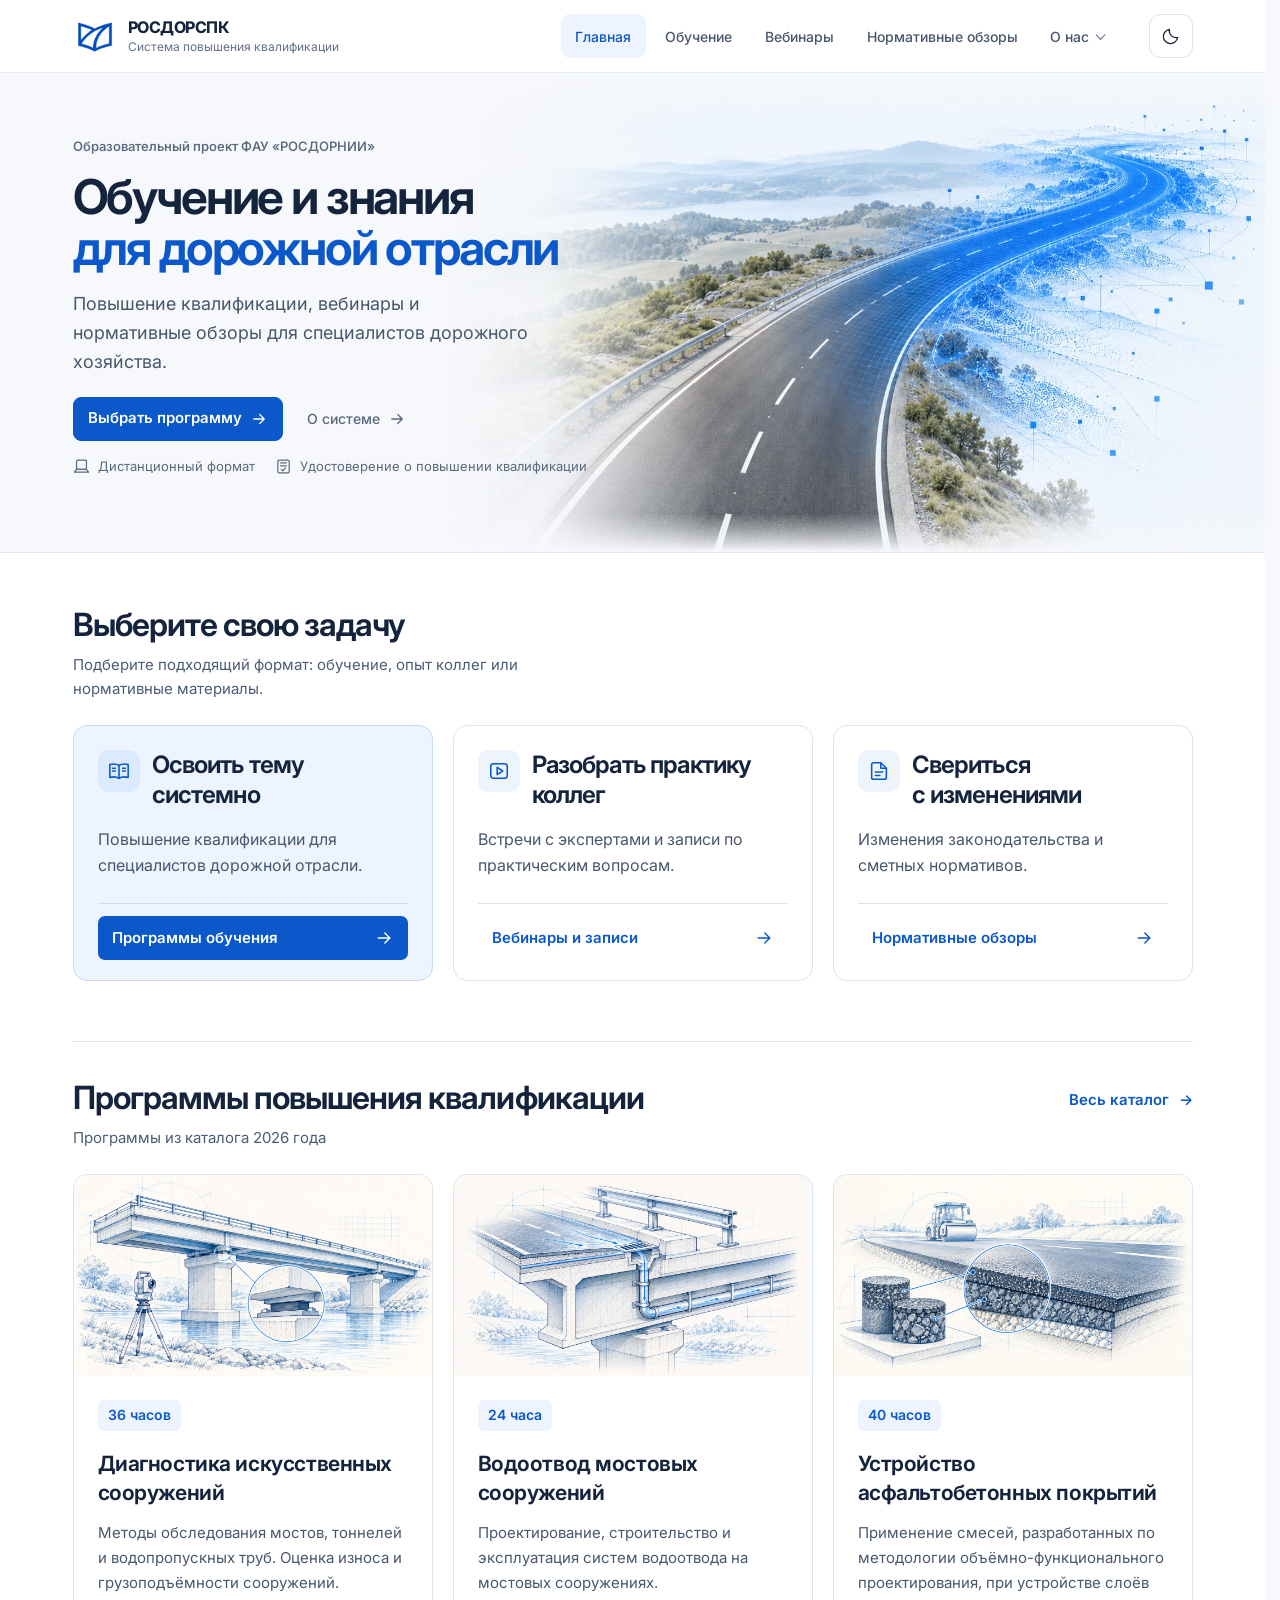
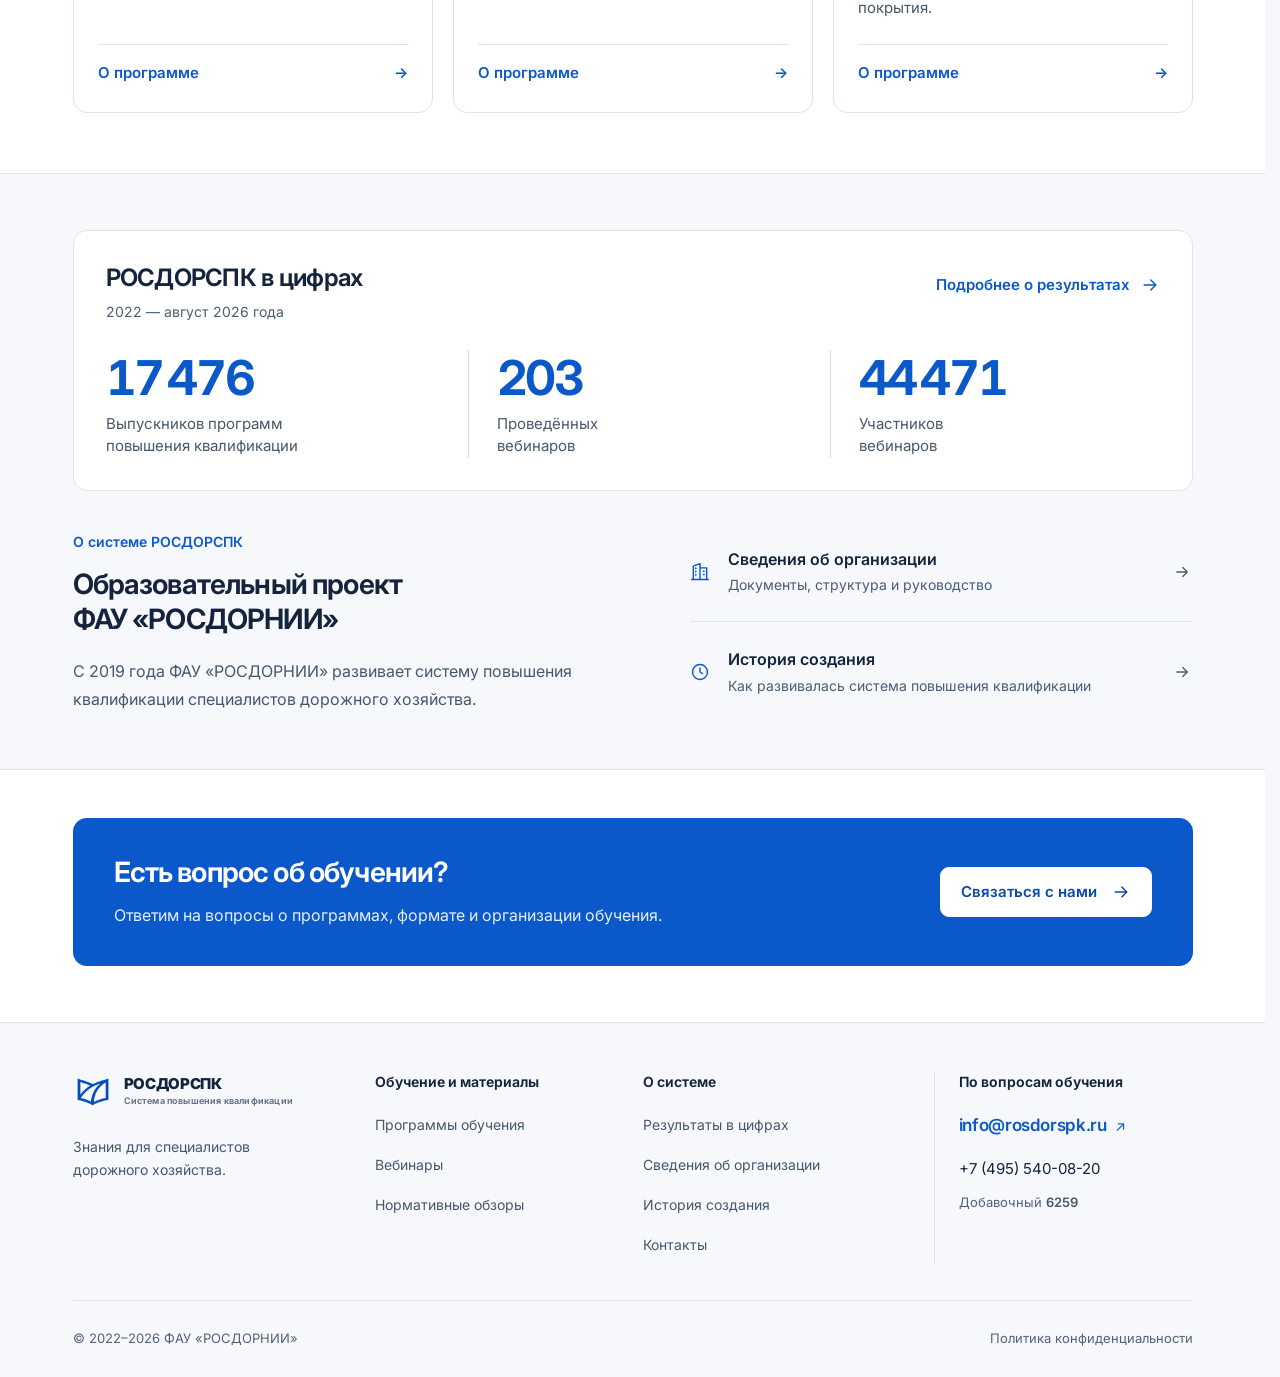
==== commit c63ea394: "Add files via upload" ====
--- a/index.html
+++ b/index.html
@@ -26,7 +26,11 @@
 .home-page, .home-page *, .home-page *::before, .home-page *::after { box-sizing: border-box; }
 .home-page :is(h1,h2,h3,p,ul,dl,dd) { margin: 0; }
 .home-page a { color: inherit; text-decoration: none; }
-.home-page svg { width: 20px; height: 20px; flex: 0 0 auto; }
+.home-page svg {
+  width: 20px; height: 20px; flex: 0 0 auto;
+  fill: none; stroke: currentColor; stroke-width: 1.7;
+  stroke-linecap: round; stroke-linejoin: round;
+}
 .home-page :is(a,button):focus-visible { outline: 3px solid var(--site-dark-focus, #79adf1); outline-offset: 4px; }
 .home-shell { width: min(1120px, calc(100% - 40px)); margin-inline: auto; }
 .home-skip { position: fixed; top: -100px; left: 16px; z-index: 1000; padding: 10px 16px; border-radius: 8px; background: var(--site-dark-action, #0a58ca); color: #fff; font: 14px/1.5 Arial,sans-serif; }
@@ -58,9 +62,7 @@
 
 
 .home-page .home-button { display: inline-flex; min-height: 50px; align-items: center; justify-content: center; gap: 14px; padding: 12px 20px; border: 1px solid var(--site-dark-line, #d2ddea); border-radius: 9px; background: var(--site-dark-surface, #fff); color: var(--home-ink); font-size: 15px; font-weight: 600; line-height: 1.5; transition: background-color .18s ease,border-color .18s ease,box-shadow .18s ease; }
-.home-page .home-button--primary { border-color: var(--site-dark-action, var(--home-blue)); background: var(--site-dark-action, var(--home-blue)); color: #fff; box-shadow: 0 4px 10px rgb(10 88 202 / 12%); }
 .home-page .home-button:hover { border-color: var(--site-dark-line-strong, #a9bdd8); background: var(--site-dark-raised, #edf3fb); }
-.home-page .home-button--primary:hover { border-color: var(--site-dark-action-hover, var(--home-blue-hover)); background: var(--site-dark-action-hover, var(--home-blue-hover)); box-shadow: 0 6px 16px rgb(10 88 202 / 18%); }
 
 
 
@@ -370,7 +372,6 @@
         <button class="edu2-chrome-about__trigger" type="button" aria-controls="edu2-chrome-about-menu" aria-expanded="false" data-edu2-chrome-about-trigger>О&nbsp;нас <span class="edu2-chrome-about__chevron" aria-hidden="true">⌄</span>
         </button>
         <div class="edu2-chrome-about__menu" id="edu2-chrome-about-menu" aria-hidden="true" inert data-edu2-chrome-about-menu>
-          <p class="edu2-chrome-about__heading">О системе РОСДОРСПК</p>
           <a class="edu2-chrome-about__item" data-about-icon="results" href="results.html"><strong>Результаты в цифрах</strong><small>Масштаб, география и аудитория</small></a>
           <a class="edu2-chrome-about__item" data-about-icon="organization" href="organization.html"><strong>Сведения об организации</strong><small>Документы, структура и руководство</small></a>
           <a class="edu2-chrome-about__item" data-about-icon="contacts" href="contacts.html"><strong>Контакты</strong><small>Телефон, почта и адрес</small></a>
@@ -412,12 +413,12 @@
       <h1 class="panorama__title" id="home-title">Обучение и знания<br><span>для дорожной отрасли</span></h1>
       <p class="home-hero__lead panorama__lead">Повышение квалификации, вебинары и нормативные обзоры для специалистов дорожного хозяйства.</p>
       <div class="home-actions panorama__actions">
-        <a class="home-hero__primary home-text-link panorama__link" href="education.html">Выбрать программу <svg viewBox="0 0 24 24" fill="none" stroke="currentColor" stroke-width="1.7" stroke-linecap="round" stroke-linejoin="round" aria-hidden="true" focusable="false"><path d="M5 12h14M13 6l6 6-6 6"/></svg></a>
-        <a class="home-hero__about panorama__link panorama__link--secondary" href="results.html">О системе <svg viewBox="0 0 24 24" fill="none" stroke="currentColor" stroke-width="1.7" stroke-linecap="round" stroke-linejoin="round" aria-hidden="true" focusable="false"><path d="M5 12h14M13 6l6 6-6 6"/></svg></a>
+        <a class="home-hero__primary home-text-link panorama__link" href="education.html">Выбрать программу <svg viewBox="0 0 24 24" aria-hidden="true" focusable="false"><path d="M5 12h14M13 6l6 6-6 6"/></svg></a>
+        <a class="home-hero__about panorama__link panorama__link--secondary" href="results.html">О системе <svg viewBox="0 0 24 24" aria-hidden="true" focusable="false"><path d="M5 12h14M13 6l6 6-6 6"/></svg></a>
       </div>
       <ul class="home-hero__facts panorama__facts" aria-label="Формат обучения">
-        <li><svg viewBox="0 0 24 24" fill="none" stroke="currentColor" stroke-width="1.7" stroke-linecap="round" stroke-linejoin="round" aria-hidden="true" focusable="false"><rect x="5" y="3" width="14" height="13" rx="2"/><path d="M2 20h20l-3-4H5Z"/></svg>Дистанционный формат</li>
-        <li><svg viewBox="0 0 24 24" fill="none" stroke="currentColor" stroke-width="1.7" stroke-linecap="round" stroke-linejoin="round" aria-hidden="true" focusable="false"><rect x="4" y="3" width="16" height="18" rx="2"/><path d="M8 7h8M8 11h8m-7 5 2 2 4-4"/></svg>Удостоверение о повышении квалификации</li>
+        <li><svg viewBox="0 0 24 24" aria-hidden="true" focusable="false"><rect x="5" y="3" width="14" height="13" rx="2"/><path d="M2 20h20l-3-4H5Z"/></svg>Дистанционный формат</li>
+        <li><svg viewBox="0 0 24 24" aria-hidden="true" focusable="false"><rect x="4" y="3" width="16" height="18" rx="2"/><path d="M8 7h8M8 11h8m-7 5 2 2 4-4"/></svg>Удостоверение о повышении квалификации</li>
       </ul>
       </div>
     </div>
@@ -433,34 +434,34 @@
       <div class="home-format-grid">
         <a class="home-format home-format--education" href="education.html" aria-labelledby="home-education-title home-education-link">
           <div class="home-format__heading">
-          <div class="home-format__icon"><svg viewBox="0 0 24 24" fill="none" stroke="currentColor" stroke-width="1.7" stroke-linecap="round" stroke-linejoin="round" aria-hidden="true" focusable="false"><path d="M12 6c-3-2-6-2-10-1v14c4-1 7-1 10 1 3-2 6-2 10-1V5c-4-1-7-1-10 1Z"/><path d="M12 6v14M5 9h3M5 12h3M16 9h3M16 12h3"/></svg></div>
+          <div class="home-format__icon"><svg viewBox="0 0 24 24" aria-hidden="true" focusable="false"><path d="M12 6c-3-2-6-2-10-1v14c4-1 7-1 10 1 3-2 6-2 10-1V5c-4-1-7-1-10 1Z"/><path d="M12 6v14M5 9h3M5 12h3M16 9h3M16 12h3"/></svg></div>
           <h3 id="home-education-title">Освоить тему системно</h3>
           </div>
           <p class="home-format__description">Повышение квалификации для специалистов дорожной отрасли.</p>
           <div class="home-format__links">
-            <span class="home-text-link home-format__cta" id="home-education-link">Программы обучения <svg viewBox="0 0 24 24" fill="none" stroke="currentColor" stroke-width="1.7" stroke-linecap="round" stroke-linejoin="round" aria-hidden="true" focusable="false"><path d="M5 12h14M13 6l6 6-6 6"/></svg></span>
+            <span class="home-text-link home-format__cta" id="home-education-link">Программы обучения <svg viewBox="0 0 24 24" aria-hidden="true" focusable="false"><path d="M5 12h14M13 6l6 6-6 6"/></svg></span>
           </div>
         </a>
 
         <a class="home-format" href="webinars.html" aria-labelledby="home-webinars-title home-webinars-link">
           <div class="home-format__heading">
-          <div class="home-format__icon"><svg viewBox="0 0 24 24" fill="none" stroke="currentColor" stroke-width="1.7" stroke-linecap="round" stroke-linejoin="round" aria-hidden="true" focusable="false"><rect x="3" y="4" width="18" height="16" rx="3"/><path d="m10 8 6 4-6 4Z"/></svg></div>
+          <div class="home-format__icon"><svg viewBox="0 0 24 24" aria-hidden="true" focusable="false"><rect x="3" y="4" width="18" height="16" rx="3"/><path d="m10 8 6 4-6 4Z"/></svg></div>
           <h3 id="home-webinars-title">Разобрать практику коллег</h3>
           </div>
           <p class="home-format__description">Встречи с экспертами и записи по практическим вопросам.</p>
           <div class="home-format__links">
-            <span class="home-text-link" id="home-webinars-link">Вебинары и записи <svg viewBox="0 0 24 24" fill="none" stroke="currentColor" stroke-width="1.7" stroke-linecap="round" stroke-linejoin="round" aria-hidden="true" focusable="false"><path d="M5 12h14M13 6l6 6-6 6"/></svg></span>
+            <span class="home-text-link" id="home-webinars-link">Вебинары и записи <svg viewBox="0 0 24 24" aria-hidden="true" focusable="false"><path d="M5 12h14M13 6l6 6-6 6"/></svg></span>
           </div>
         </a>
 
         <a class="home-format" href="regulations.html" aria-labelledby="home-reviews-title home-reviews-link">
           <div class="home-format__heading">
-          <div class="home-format__icon"><svg viewBox="0 0 24 24" fill="none" stroke="currentColor" stroke-width="1.7" stroke-linecap="round" stroke-linejoin="round" aria-hidden="true" focusable="false"><path d="M14 3H6a2 2 0 0 0-2 2v14a2 2 0 0 0 2 2h12a2 2 0 0 0 2-2V9Z"/><path d="M14 3v6h6M8 13h8M8 17h5"/></svg></div>
+          <div class="home-format__icon"><svg viewBox="0 0 24 24" aria-hidden="true" focusable="false"><path d="M14 3H6a2 2 0 0 0-2 2v14a2 2 0 0 0 2 2h12a2 2 0 0 0 2-2V9Z"/><path d="M14 3v6h6M8 13h8M8 17h5"/></svg></div>
           <h3 id="home-reviews-title">Свериться с&nbsp;изменениями</h3>
           </div>
           <p class="home-format__description">Изменения законодательства и сметных нормативов.</p>
           <div class="home-format__links">
-            <span class="home-text-link" id="home-reviews-link">Нормативные обзоры <svg viewBox="0 0 24 24" fill="none" stroke="currentColor" stroke-width="1.7" stroke-linecap="round" stroke-linejoin="round" aria-hidden="true" focusable="false"><path d="M5 12h14M13 6l6 6-6 6"/></svg></span>
+            <span class="home-text-link" id="home-reviews-link">Нормативные обзоры <svg viewBox="0 0 24 24" aria-hidden="true" focusable="false"><path d="M5 12h14M13 6l6 6-6 6"/></svg></span>
           </div>
         </a>
       </div>
@@ -518,7 +519,7 @@
           <div><dt>Проведённых<br>вебинаров</dt><dd>203</dd></div>
           <div><dt>Участников<br>вебинаров</dt><dd>44&#8239;471</dd></div>
         </dl>
-        <a class="home-impact__more" href="results.html">Подробнее о результатах <svg viewBox="0 0 24 24" fill="none" stroke="currentColor" stroke-width="1.7" stroke-linecap="round" stroke-linejoin="round" aria-hidden="true" focusable="false"><path d="M5 12h14M13 6l6 6-6 6"/></svg></a>
+        <a class="home-impact__more" href="results.html">Подробнее о результатах <svg viewBox="0 0 24 24" aria-hidden="true" focusable="false"><path d="M5 12h14M13 6l6 6-6 6"/></svg></a>
       </div>
       <div class="home-about__intro">
         <p class="home-about__eyebrow">О системе РОСДОРСПК</p>
@@ -527,10 +528,10 @@
       </div>
       <nav class="home-about__links" aria-label="Об организации">
         <a class="home-about__link" href="organization.html">
-          <svg viewBox="0 0 24 24" fill="none" stroke="currentColor" stroke-width="1.7" stroke-linecap="round" stroke-linejoin="round" aria-hidden="true" focusable="false"><path d="M4 21V5l8-3v19M12 7h8v14M2 21h20M7 7v1M7 11v1M7 15v1M16 11h1M16 15h1"/></svg><span><strong>Сведения об организации</strong><small>Документы, структура и руководство</small></span><svg viewBox="0 0 24 24" fill="none" stroke="currentColor" stroke-width="1.7" stroke-linecap="round" stroke-linejoin="round" aria-hidden="true" focusable="false"><path d="M5 12h14M13 6l6 6-6 6"/></svg>
+          <svg viewBox="0 0 24 24" aria-hidden="true" focusable="false"><path d="M4 21V5l8-3v19M12 7h8v14M2 21h20M7 7v1M7 11v1M7 15v1M16 11h1M16 15h1"/></svg><span><strong>Сведения об организации</strong><small>Документы, структура и руководство</small></span><svg viewBox="0 0 24 24" aria-hidden="true" focusable="false"><path d="M5 12h14M13 6l6 6-6 6"/></svg>
         </a>
         <a class="home-about__link" href="history.html">
-          <svg viewBox="0 0 24 24" fill="none" stroke="currentColor" stroke-width="1.7" stroke-linecap="round" stroke-linejoin="round" aria-hidden="true" focusable="false"><circle cx="12" cy="12" r="9"/><path d="M12 7v5l3 2"/></svg><span><strong>История создания</strong><small>Как развивалась система повышения квалификации</small></span><svg viewBox="0 0 24 24" fill="none" stroke="currentColor" stroke-width="1.7" stroke-linecap="round" stroke-linejoin="round" aria-hidden="true" focusable="false"><path d="M5 12h14M13 6l6 6-6 6"/></svg>
+          <svg viewBox="0 0 24 24" aria-hidden="true" focusable="false"><circle cx="12" cy="12" r="9"/><path d="M12 7v5l3 2"/></svg><span><strong>История создания</strong><small>Как развивалась система повышения квалификации</small></span><svg viewBox="0 0 24 24" aria-hidden="true" focusable="false"><path d="M5 12h14M13 6l6 6-6 6"/></svg>
         </a>
       </nav>
     </div>
@@ -542,7 +543,7 @@
         <h2 id="home-contact-title">Есть вопрос об обучении?</h2>
         <p>Ответим на вопросы о программах, формате и организации обучения.</p>
       </div>
-      <a class="home-button" href="contacts.html">Связаться с нами <svg viewBox="0 0 24 24" fill="none" stroke="currentColor" stroke-width="1.7" stroke-linecap="round" stroke-linejoin="round" aria-hidden="true" focusable="false"><path d="M5 12h14M13 6l6 6-6 6"/></svg></a>
+      <a class="home-button" href="contacts.html">Связаться с нами <svg viewBox="0 0 24 24" aria-hidden="true" focusable="false"><path d="M5 12h14M13 6l6 6-6 6"/></svg></a>
     </div>
   </section>
 </main>
@@ -576,7 +577,7 @@
     </div>
   </div>
   <div class="edu2-chrome-container edu2-chrome-footer__bottom">
-    <span>© 2021–2026 ФАУ «РОСДОРНИИ»</span>
+    <span>© 2022&#8288;–&#8288;2026 ФАУ «РОСДОРНИИ»</span>
     <a class="edu2-chrome-footer__policy" href="policy.html#top">Политика конфиденциальности</a>
   </div>
 </footer>
--- a/site-chrome.css
+++ b/site-chrome.css
@@ -103,18 +103,12 @@
   position: sticky;
   z-index: 100;
   top: 0;
-  border-bottom: 1px solid var(--site-dark-line, rgba(226, 232, 240, 0.9));
-  background: var(--site-dark-glass, rgba(255, 255, 255, 0.92));
-  box-shadow: 0 1px 0 rgba(15, 23, 42, 0.02);
-  backdrop-filter: blur(18px);
-  -webkit-backdrop-filter: blur(18px);
 }
 
 .edu2-chrome-header__inner {
   display: flex;
   min-height: var(--edu2-header-height, 72px);
   align-items: center;
-  gap: 28px;
 }
 
 .edu2-chrome-brand {
@@ -177,28 +171,8 @@
   align-items: center;
   justify-content: center;
   gap: 6px;
-  padding: 10px 12px;
-  border-radius: 10px;
-  color: var(--site-dark-text, #465166);
-  font-size: 14px;
-  font-weight: 650;
   white-space: nowrap;
   transition: color 0.18s ease, background 0.18s ease;
-}
-
-.edu2-chrome-header .edu2-chrome-nav > a::after,
-.edu2-chrome-header .edu2-chrome-about__trigger::after {
-  position: absolute;
-  right: 12px;
-  bottom: 5px;
-  left: 12px;
-  height: 2px;
-  border-radius: 999px;
-  background: var(--site-dark-action, var(--edu2-blue));
-  content: "";
-  opacity: 0;
-  transform: scaleX(0.5);
-  transition: 0.18s ease;
 }
 
 .edu2-chrome-header .edu2-chrome-nav > a:hover,
@@ -214,15 +188,6 @@
 .edu2-chrome-header .edu2-chrome-about__trigger:hover,
 .edu2-chrome-about.is-open .edu2-chrome-about__trigger {
   background: var(--site-dark-surface-soft, #f5f7fb);
-}
-
-.edu2-chrome-header .edu2-chrome-nav > a:hover::after,
-.edu2-chrome-header .edu2-chrome-nav > a.is-active::after,
-.edu2-chrome-header .edu2-chrome-about__trigger:hover::after,
-.edu2-chrome-header .edu2-chrome-about__trigger.is-active::after,
-.edu2-chrome-about.is-open .edu2-chrome-about__trigger::after {
-  opacity: 1;
-  transform: scaleX(1);
 }
 
 .edu2-chrome-menu-button {
@@ -232,8 +197,6 @@
   margin-left: auto;
   padding: 10px;
   border: 1px solid var(--edu2-line);
-  border-radius: 10px;
-  background: var(--site-dark-surface, #fff);
 }
 
 .edu2-chrome-menu-button span {
@@ -255,7 +218,6 @@
   overflow-y: auto;
   overscroll-behavior-y: contain;
   padding: 8px 16px max(12px, env(safe-area-inset-bottom));
-  border-top: 1px solid var(--edu2-line);
   background: var(--site-dark-surface, #fff);
 }
 
@@ -306,22 +268,14 @@
   top: 100%;
   right: 0;
   left: 0;
-  height: 22px;
   content: "";
 }
 
 .edu2-chrome-about__menu {
   position: absolute;
   z-index: 120;
-  top: calc(100% + 18px);
-  right: 0;
-  width: 304px;
-  padding: 7px;
-  border: 1px solid var(--site-dark-line, rgba(206, 218, 233, 0.94));
-  border-radius: 12px;
   visibility: hidden;
   background: var(--site-dark-surface, #ffffff);
-  box-shadow: 0 10px 26px rgba(20, 45, 79, 0.10), 0 2px 6px rgba(20, 45, 79, 0.04);
   opacity: 0;
   pointer-events: none;
   transform: translateY(-6px);
@@ -337,12 +291,6 @@
 }
 
 .edu2-chrome-about__item {
-  display: grid;
-  min-height: 54px;
-  grid-template-columns: 22px minmax(0, 1fr);
-  align-items: center;
-  padding: 7px 9px;
-  border-radius: 10px;
   color: var(--site-dark-text, #526177);
   column-gap: 10px;
   text-decoration: none;
@@ -350,8 +298,6 @@
 }
 
 .edu2-chrome-about__item::before {
-  width: 19px;
-  height: 19px;
   grid-row: 1 / span 2;
   background: currentColor;
   content: "";
@@ -387,57 +333,25 @@
 .edu2-chrome-about__item strong {
   grid-column: 2;
   color: inherit;
-  font-size: 14px;
-  font-weight: 750;
-  line-height: 1.25;
 }
 
 .edu2-chrome-about__item small {
   grid-column: 2;
-  margin-top: 1px;
   color: var(--site-dark-muted, #66788f);
-  font-size: 12px;
-  font-weight: 500;
-  line-height: 1.3;
-}
-
-.edu2-chrome-about__item.is-planned::before {
-  grid-row: 1;
-  opacity: 0.75;
-}
-
-.edu2-chrome-about__planned {
-  margin-top: 8px;
-  padding-top: 8px;
-  border-top: 1px solid var(--site-dark-line, #e8edf3);
-}
-
-.edu2-chrome-about__label {
-  margin: 0 9px;
-  color: var(--site-dark-muted, #66788f);
-  font-size: 12px;
-  font-weight: 650;
-  line-height: 1.5;
-}
-
-.edu2-chrome-about__item.is-planned {
-  min-height: 44px;
-  color: var(--site-dark-muted, #738196);
-}
+}
+
+
+
+
 
 .edu2-chrome-header .edu2-chrome-mobile-about__toggle {
   display: flex;
   width: 100%;
-  min-height: 46px;
   align-items: center;
   justify-content: space-between;
-  padding: 0;
   border: 0;
   border-radius: 8px;
-  color: var(--site-dark-text, #4f5d72);
   background: transparent;
-  font-size: 14px;
-  font-weight: 650;
   text-align: left;
 }
 
@@ -468,9 +382,6 @@
   visibility: hidden;
   pointer-events: none;
   transition: grid-template-rows 0.22s ease, opacity 0.16s ease, visibility 0s linear 0.22s;
-  padding: 4px 8px;
-  border-radius: 10px;
-  background: var(--site-dark-surface-soft, #f8fafd);
 }
 
 .edu2-chrome-mobile-about.is-open .edu2-chrome-mobile-about__menu {
@@ -487,18 +398,13 @@
   padding-left: 14px;
 }
 
-.edu2-chrome-header .edu2-chrome-mobile-about__menu a,
-.edu2-chrome-mobile-about__item {
+.edu2-chrome-header .edu2-chrome-mobile-about__menu a {
   display: flex;
-  min-height: 44px;
   align-items: center;
-  justify-content: space-between;
   padding: 9px 10px;
   border: 0;
   border-radius: 9px;
   color: var(--site-dark-muted, #596a80);
-  font-size: 13px;
-  font-weight: 650;
   text-decoration: none;
 }
 
@@ -507,17 +413,7 @@
   background: var(--site-dark-tint, #eaf3ff);
 }
 
-.edu2-chrome-mobile-about__item.is-planned {
-  min-height: 36px;
-  padding-top: 6px;
-  padding-bottom: 6px;
-  color: var(--site-dark-muted, #738196);
-}
-
-.edu2-chrome-mobile-about__menu .edu2-chrome-about__planned {
-  margin-top: 4px;
-  padding-top: 6px;
-}
+
 
 .edu2-chrome a:focus-visible,
 .edu2-chrome button:focus-visible {
@@ -532,14 +428,10 @@
   outline-offset: -2px;
 }
 
-@media (min-width: 1600px) {
-  .edu2-chrome-about__menu { right: -36px; }
-}
 
 @media (max-width: 1080px) {
-  .edu2-chrome-nav { gap: 2px; }
   .edu2-chrome-header .edu2-chrome-nav > a,
-  .edu2-chrome-header .edu2-chrome-about__trigger { padding-right: 8px; padding-left: 8px; font-size: 13px; }
+  .edu2-chrome-header .edu2-chrome-about__trigger { padding-right: 8px; padding-left: 8px; }
 }
 
 @media (max-width: 900px) {
@@ -552,7 +444,6 @@
     left: 0;
     right: 0;
     border-bottom: 1px solid var(--edu2-line);
-    box-shadow: 0 8px 16px rgba(15, 23, 42, 0.06);
   }
   .edu2-chrome-mobile-menu.is-open { display: block; }
 }
@@ -607,10 +498,6 @@
 /* Shared header */
 .edu2-chrome-header{background:var(--site-dark-surface, #fff);border-bottom:1px solid var(--site-dark-line, #e7ecf2);box-shadow:none;backdrop-filter:none;-webkit-backdrop-filter:none}
 .edu2-chrome-header__inner{gap:32px}
-.edu2-chrome-header--wide .edu2-chrome-header__inner{width:min(1180px,calc(100% - 48px))}
-@media(max-width:960px){
- .edu2-chrome-header--wide .edu2-chrome-header__inner{width:calc(100% - 36px)}
-}
 .edu2-chrome-header .edu2-chrome-brand{min-height:44px}
 .edu2-chrome-header .edu2-chrome-brand__mark{width:44px;height:44px;flex-basis:44px}
 .edu2-chrome-header .edu2-chrome-brand__text strong{font-size:16px;font-weight:750;letter-spacing:-.03em}
@@ -618,14 +505,12 @@
 .edu2-chrome-nav{gap:4px;justify-content:flex-end}
 .edu2-chrome-header .edu2-chrome-nav>a,.edu2-chrome-header .edu2-chrome-about__trigger{min-height:44px;padding:10px 14px;border-radius:9px;font-size:14px;font-weight:500;color:var(--site-dark-text, #47586d)}
 .edu2-chrome-header .edu2-chrome-about__trigger{width:100%}
-.edu2-chrome-header .edu2-chrome-nav>a::after,.edu2-chrome-header .edu2-chrome-about__trigger::after{display:none}
 .edu2-chrome-header .edu2-chrome-nav>a:hover,.edu2-chrome-header .edu2-chrome-about__trigger:hover,.edu2-chrome-header .edu2-chrome-about.is-open .edu2-chrome-about__trigger{background:var(--site-dark-raised, #f3f6fa);color:var(--site-dark-ink, #14243d)}
 .edu2-chrome-header .edu2-chrome-nav>a.is-active{background:var(--site-dark-tint, #edf4ff);color:var(--site-dark-link, #0a58ca)}
 .edu2-chrome-header .edu2-chrome-about__trigger.is-active{background:transparent;color:var(--site-dark-link, #0a58ca)}
 .edu2-chrome-header .edu2-chrome-about__trigger.is-active:hover,.edu2-chrome-header .edu2-chrome-about.is-open .edu2-chrome-about__trigger.is-active{background:var(--site-dark-raised, #f3f6fa);color:var(--site-dark-link, #0a58ca)}
 .edu2-chrome-about__menu{display:grid;grid-template-columns:minmax(0,1fr);gap:2px;width:304px;padding:6px;right:0;top:calc(100% + 12px);border:1px solid var(--site-dark-line, #e3e8ef);border-radius:12px;box-shadow:0 8px 24px rgba(20,36,61,.08)}
 .edu2-chrome-about::after{height:16px}
-.edu2-chrome-about__heading{display:none}
 .edu2-chrome-about__item{display:grid;grid-template-columns:18px minmax(0,1fr);align-items:center;gap:2px 10px;min-height:56px;padding:8px 10px;border-radius:7px}
 .edu2-chrome-about__item::before{display:block;width:18px;height:18px;color:var(--site-dark-muted, #637086)}
 .edu2-chrome-about__item strong{font-size:14px;font-weight:500;line-height:1.4}
@@ -651,9 +536,6 @@
  .edu2-chrome-header .edu2-chrome-brand__text small{display:none}
  .edu2-chrome-header .edu2-chrome-nav>a,.edu2-chrome-header .edu2-chrome-about__trigger{padding-inline:10px;font-size:13px}
 }
-@media(max-width:900px){
- .edu2-chrome-mobile-menu{box-shadow:0 12px 24px rgba(20,36,61,.09)}
-}
 @media(max-width:680px){
  .edu2-chrome-header .edu2-chrome-brand__mark{width:40px;height:40px;flex-basis:40px}
  .edu2-chrome-header .edu2-chrome-brand__text strong{font-size:15px}
